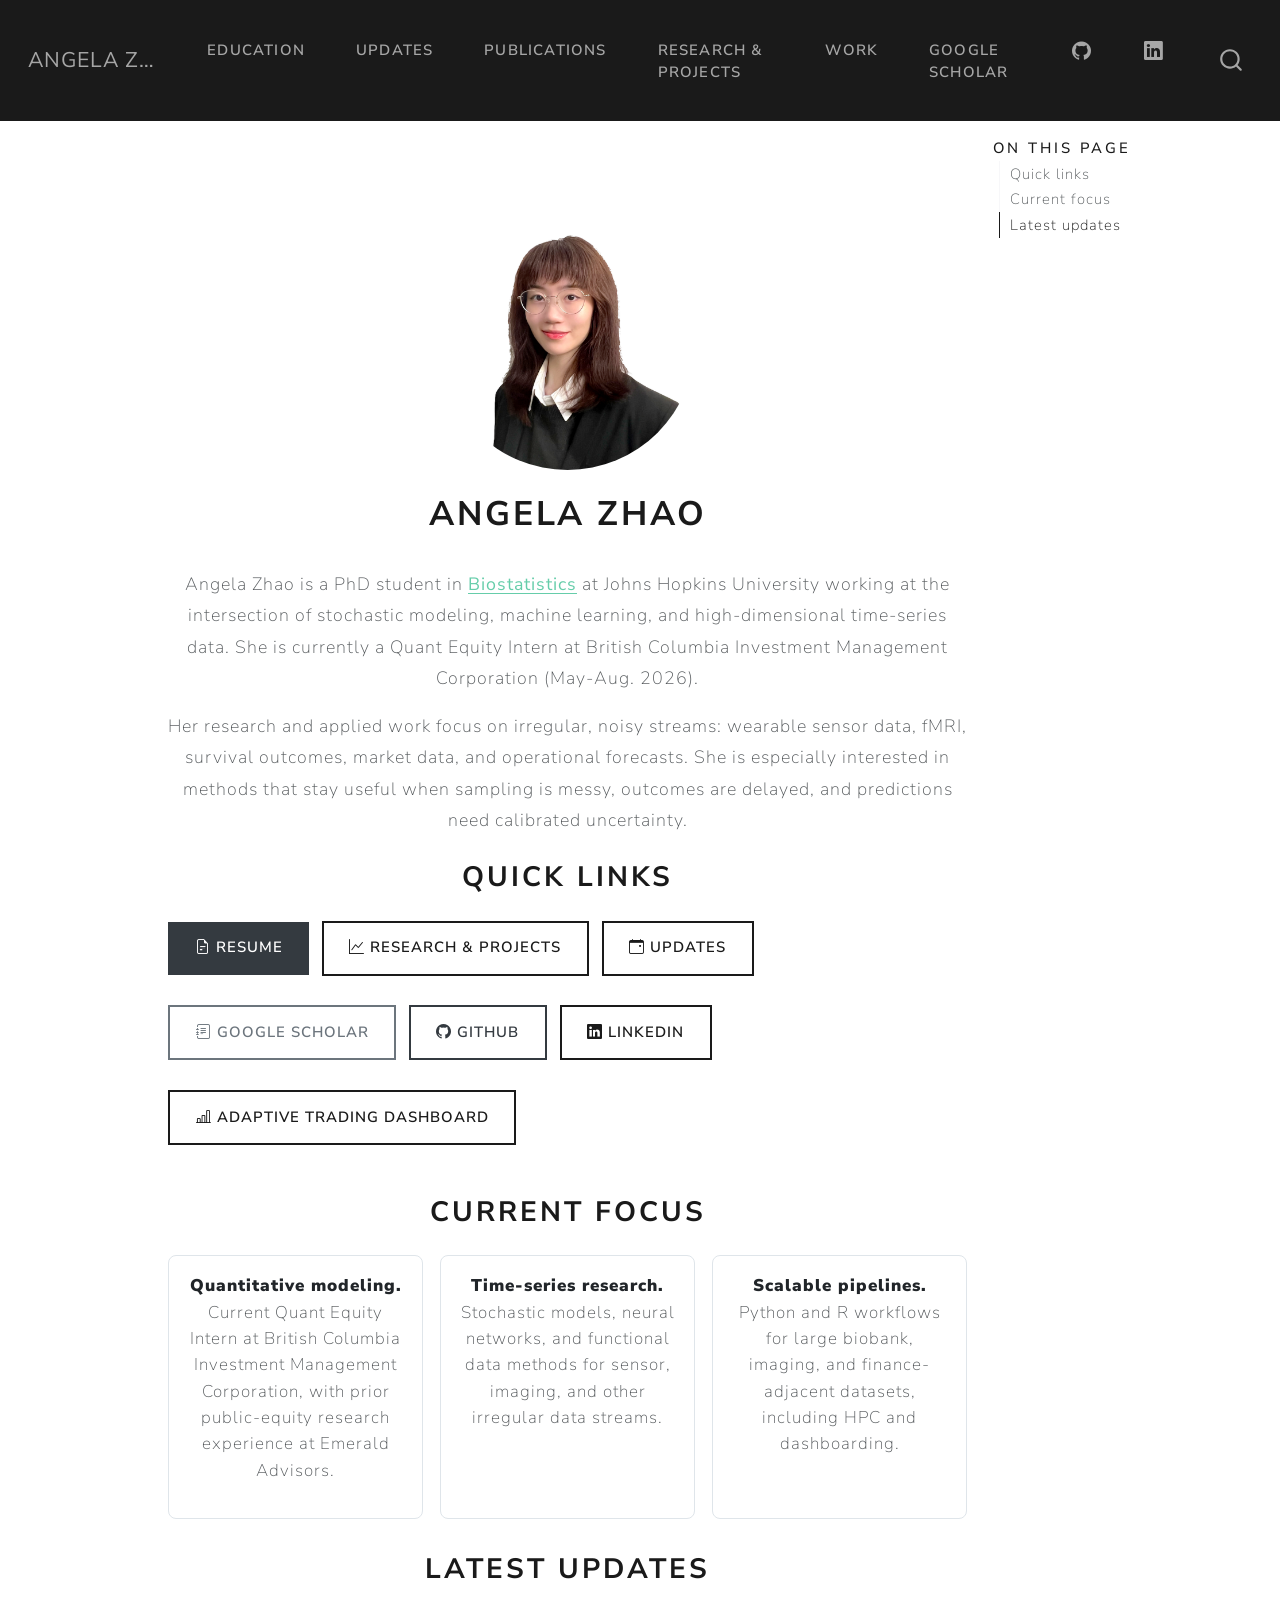
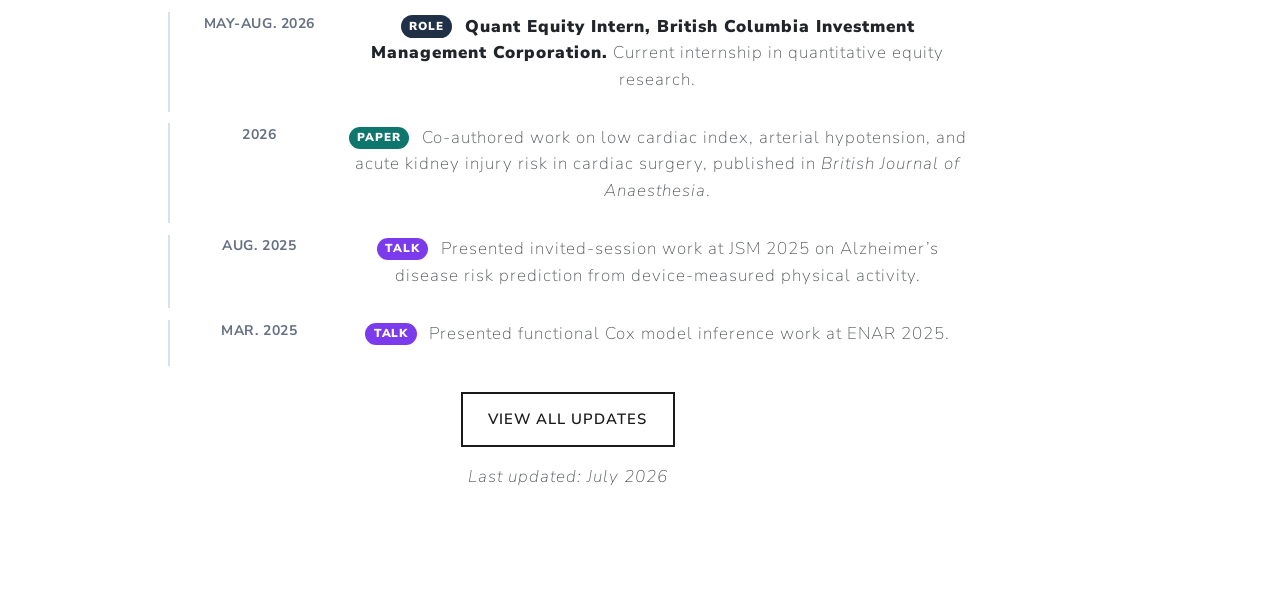
==== docs/index.html @ 95eb8289 "Update rendered personal site" ====
<!DOCTYPE html>
<html xmlns="http://www.w3.org/1999/xhtml" lang="en" xml:lang="en"><head>

<meta charset="utf-8">
<meta name="generator" content="quarto-1.7.31">

<meta name="viewport" content="width=device-width, initial-scale=1.0, user-scalable=yes">


<title>Angela Zhao</title>
<style>
code{white-space: pre-wrap;}
span.smallcaps{font-variant: small-caps;}
div.columns{display: flex; gap: min(4vw, 1.5em);}
div.column{flex: auto; overflow-x: auto;}
div.hanging-indent{margin-left: 1.5em; text-indent: -1.5em;}
ul.task-list{list-style: none;}
ul.task-list li input[type="checkbox"] {
  width: 0.8em;
  margin: 0 0.8em 0.2em -1em; /* quarto-specific, see https://github.com/quarto-dev/quarto-cli/issues/4556 */ 
  vertical-align: middle;
}
</style>


<script src="site_libs/quarto-nav/quarto-nav.js"></script>
<script src="site_libs/quarto-nav/headroom.min.js"></script>
<script src="site_libs/clipboard/clipboard.min.js"></script>
<script src="site_libs/quarto-search/autocomplete.umd.js"></script>
<script src="site_libs/quarto-search/fuse.min.js"></script>
<script src="site_libs/quarto-search/quarto-search.js"></script>
<meta name="quarto:offset" content="./">
<script src="site_libs/quarto-html/quarto.js" type="module"></script>
<script src="site_libs/quarto-html/tabsets/tabsets.js" type="module"></script>
<script src="site_libs/quarto-html/popper.min.js"></script>
<script src="site_libs/quarto-html/tippy.umd.min.js"></script>
<link href="site_libs/quarto-html/tippy.css" rel="stylesheet">
<link href="site_libs/quarto-html/quarto-syntax-highlighting-e1a5c8363afafaef2c763b6775fbf3ca.css" rel="stylesheet" id="quarto-text-highlighting-styles">
<script src="site_libs/bootstrap/bootstrap.min.js"></script>
<link href="site_libs/bootstrap/bootstrap-icons.css" rel="stylesheet">
<link href="site_libs/bootstrap/bootstrap-140504734875f0fa9994fa1a60eab5da.min.css" rel="stylesheet" append-hash="true" id="quarto-bootstrap" data-mode="light">
<script id="quarto-search-options" type="application/json">{
  "location": "navbar",
  "copy-button": false,
  "collapse-after": 3,
  "panel-placement": "end",
  "type": "overlay",
  "limit": 50,
  "keyboard-shortcut": [
    "f",
    "/",
    "s"
  ],
  "show-item-context": false,
  "language": {
    "search-no-results-text": "No results",
    "search-matching-documents-text": "matching documents",
    "search-copy-link-title": "Copy link to search",
    "search-hide-matches-text": "Hide additional matches",
    "search-more-match-text": "more match in this document",
    "search-more-matches-text": "more matches in this document",
    "search-clear-button-title": "Clear",
    "search-text-placeholder": "",
    "search-detached-cancel-button-title": "Cancel",
    "search-submit-button-title": "Submit",
    "search-label": "Search"
  }
}</script>


<link rel="stylesheet" href="styles.css">
</head>

<body class="nav-fixed quarto-light">

<div id="quarto-search-results"></div>
  <header id="quarto-header" class="headroom fixed-top">
    <nav class="navbar navbar-expand-xl " data-bs-theme="dark">
      <div class="navbar-container container-fluid">
      <div class="navbar-brand-container mx-auto">
    <a class="navbar-brand" href="./index.html">
    <span class="navbar-title">Angela Zhao</span>
    </a>
  </div>
            <div id="quarto-search" class="" title="Search"></div>
          <button class="navbar-toggler" type="button" data-bs-toggle="collapse" data-bs-target="#navbarCollapse" aria-controls="navbarCollapse" role="menu" aria-expanded="false" aria-label="Toggle navigation" onclick="if (window.quartoToggleHeadroom) { window.quartoToggleHeadroom(); }">
  <span class="navbar-toggler-icon"></span>
</button>
          <div class="collapse navbar-collapse" id="navbarCollapse">
            <ul class="navbar-nav navbar-nav-scroll ms-auto">
  <li class="nav-item">
    <a class="nav-link" href="./education.html"> 
<span class="menu-text">Education</span></a>
  </li>  
  <li class="nav-item">
    <a class="nav-link" href="./updates.html"> 
<span class="menu-text">Updates</span></a>
  </li>  
  <li class="nav-item">
    <a class="nav-link" href="./publications.html"> 
<span class="menu-text">Publications</span></a>
  </li>  
  <li class="nav-item">
    <a class="nav-link" href="./projects.html"> 
<span class="menu-text">Research &amp; Projects</span></a>
  </li>  
  <li class="nav-item">
    <a class="nav-link" href="./work.html"> 
<span class="menu-text">Work</span></a>
  </li>  
  <li class="nav-item">
    <a class="nav-link" href="https://scholar.google.com/citations?hl=en&amp;user=Vc9Pn4YAAAAJ"> 
<span class="menu-text">Google Scholar</span></a>
  </li>  
  <li class="nav-item compact">
    <a class="nav-link" href="https://github.com/ang-zhao?tab=repositories"> <i class="bi bi-github" role="img">
</i> 
<span class="menu-text"></span></a>
  </li>  
  <li class="nav-item compact">
    <a class="nav-link" href="https://www.linkedin.com/in/angela0zhao/"> <i class="bi bi-linkedin" role="img">
</i> 
<span class="menu-text"></span></a>
  </li>  
</ul>
          </div> <!-- /navcollapse -->
            <div class="quarto-navbar-tools">
</div>
      </div> <!-- /container-fluid -->
    </nav>
</header>
<!-- content -->
<div id="quarto-content" class="quarto-container page-columns page-rows-contents page-layout-article page-navbar">
<!-- sidebar -->
<!-- margin-sidebar -->
    <div id="quarto-margin-sidebar" class="sidebar margin-sidebar">
        <nav id="TOC" role="doc-toc" class="toc-active">
    <h2 id="toc-title">On this page</h2>
  <ul>
  <li><a href="#quick-links" id="toc-quick-links" class="nav-link active" data-scroll-target="#quick-links">Quick links</a></li>
  <li><a href="#current-focus" id="toc-current-focus" class="nav-link" data-scroll-target="#current-focus">Current focus</a></li>
  <li><a href="#latest-updates" id="toc-latest-updates" class="nav-link" data-scroll-target="#latest-updates">Latest updates</a></li>
  </ul>
</nav>
    </div>
<!-- main -->
<div class="quarto-about-jolla">
  <img src="profile_final.png" class="about-image
  round " style="height: 15em; width: 15em;">
 <header id="title-block-header" class="quarto-title-block default">
<div class="quarto-title">
<h1 class="title">Angela Zhao</h1>
</div>
<div class="quarto-title-meta">
  </div>
</header><main class="content" id="quarto-document-content">

<div class="landing-copy">
<p>Angela Zhao is a PhD student in <a href="https://publichealth.jhu.edu/departments/biostatistics">Biostatistics</a> at Johns Hopkins University working at the intersection of stochastic modeling, machine learning, and high-dimensional time-series data. She is currently a Quant Equity Intern at British Columbia Investment Management Corporation (May-Aug.&nbsp;2026).</p>
<p>Her research and applied work focus on irregular, noisy streams: wearable sensor data, fMRI, survival outcomes, market data, and operational forecasts. She is especially interested in methods that stay useful when sampling is messy, outcomes are delayed, and predictions need calibrated uncertainty.</p>
</div>
<section id="quick-links" class="level2 mt-4">
<h2 class="mt-4" data-anchor-id="quick-links">Quick links</h2>
<div class="quick-link-row">
<p><a href="Angela_Zhao_Resume.pdf" class="btn btn-dark"><i class="bi bi-file-earmark-text"></i> Resume</a></p>
<p><a href="./projects.html" class="btn btn-outline-primary"><i class="bi bi-graph-up"></i> Research &amp; Projects</a></p>
<p><a href="./updates.html" class="btn btn-outline-primary"><i class="bi bi-calendar-event"></i> Updates</a></p>
<p><a href="https://scholar.google.com/citations?hl=en&amp;user=Vc9Pn4YAAAAJ" class="btn btn-outline-secondary"><i class="bi bi-journal-text"></i>&nbsp;Google Scholar</a></p>
<p><a href="https://github.com/ang-zhao?tab=repositories" class="btn btn-outline-dark"><i class="bi bi-github"></i>&nbsp;GitHub</a></p>
<p><a href="https://www.linkedin.com/in/angela0zhao/" class="btn btn-outline-primary"><i class="bi bi-linkedin"></i>&nbsp;LinkedIn</a></p>
<p><a href="https://adaptive-trading.streamlit.app/" class="btn btn-outline-primary"><i class="bi bi-bar-chart-line"></i>&nbsp;Adaptive Trading Dashboard</a></p>
</div>
</section>
<section id="current-focus" class="level2 section-tight">
<h2 class="section-tight" data-anchor-id="current-focus">Current focus</h2>
<div class="focus-grid">
<div class="focus-card">
<p><strong>Quantitative modeling.</strong> Current Quant Equity Intern at British Columbia Investment Management Corporation, with prior public-equity research experience at Emerald Advisors.</p>
</div>
<div class="focus-card">
<p><strong>Time-series research.</strong> Stochastic models, neural networks, and functional data methods for sensor, imaging, and other irregular data streams.</p>
</div>
<div class="focus-card">
<p><strong>Scalable pipelines.</strong> Python and R workflows for large biobank, imaging, and finance-adjacent datasets, including HPC and dashboarding.</p>
</div>
</div>
</section>
<section id="latest-updates" class="level2 section-tight">
<h2 class="section-tight" data-anchor-id="latest-updates">Latest updates</h2>
<div class="timeline timeline-compact">
<div class="timeline-item">
<div class="timeline-date">
<p>May-Aug.&nbsp;2026</p>
</div>
<div class="timeline-body">
<p><span class="update-badge role">Role</span> <strong>Quant Equity Intern, British Columbia Investment Management Corporation.</strong> Current internship in quantitative equity research.</p>
</div>
</div>
<div class="timeline-item">
<div class="timeline-date">
<p>2026</p>
</div>
<div class="timeline-body">
<p><span class="update-badge paper">Paper</span> Co-authored work on low cardiac index, arterial hypotension, and acute kidney injury risk in cardiac surgery, published in <em>British Journal of Anaesthesia</em>.</p>
</div>
</div>
<div class="timeline-item">
<div class="timeline-date">
<p>Aug.&nbsp;2025</p>
</div>
<div class="timeline-body">
<p><span class="update-badge talk">Talk</span> Presented invited-session work at JSM 2025 on Alzheimer’s disease risk prediction from device-measured physical activity.</p>
</div>
</div>
<div class="timeline-item">
<div class="timeline-date">
<p>Mar.&nbsp;2025</p>
</div>
<div class="timeline-body">
<p><span class="update-badge talk">Talk</span> Presented functional Cox model inference work at ENAR 2025.</p>
</div>
</div>
</div>
<p><a href="./updates.html" class="btn btn-outline-primary">View all updates</a></p>
<p><em>Last updated: July 2026</em></p>


</section>
</main>  
</div>
 <!-- /main -->
<script id="quarto-html-after-body" type="application/javascript">
  window.document.addEventListener("DOMContentLoaded", function (event) {
    const isCodeAnnotation = (el) => {
      for (const clz of el.classList) {
        if (clz.startsWith('code-annotation-')) {                     
          return true;
        }
      }
      return false;
    }
    const onCopySuccess = function(e) {
      // button target
      const button = e.trigger;
      // don't keep focus
      button.blur();
      // flash "checked"
      button.classList.add('code-copy-button-checked');
      var currentTitle = button.getAttribute("title");
      button.setAttribute("title", "Copied!");
      let tooltip;
      if (window.bootstrap) {
        button.setAttribute("data-bs-toggle", "tooltip");
        button.setAttribute("data-bs-placement", "left");
        button.setAttribute("data-bs-title", "Copied!");
        tooltip = new bootstrap.Tooltip(button, 
          { trigger: "manual", 
            customClass: "code-copy-button-tooltip",
            offset: [0, -8]});
        tooltip.show();    
      }
      setTimeout(function() {
        if (tooltip) {
          tooltip.hide();
          button.removeAttribute("data-bs-title");
          button.removeAttribute("data-bs-toggle");
          button.removeAttribute("data-bs-placement");
        }
        button.setAttribute("title", currentTitle);
        button.classList.remove('code-copy-button-checked');
      }, 1000);
      // clear code selection
      e.clearSelection();
    }
    const getTextToCopy = function(trigger) {
        const codeEl = trigger.previousElementSibling.cloneNode(true);
        for (const childEl of codeEl.children) {
          if (isCodeAnnotation(childEl)) {
            childEl.remove();
          }
        }
        return codeEl.innerText;
    }
    const clipboard = new window.ClipboardJS('.code-copy-button:not([data-in-quarto-modal])', {
      text: getTextToCopy
    });
    clipboard.on('success', onCopySuccess);
    if (window.document.getElementById('quarto-embedded-source-code-modal')) {
      const clipboardModal = new window.ClipboardJS('.code-copy-button[data-in-quarto-modal]', {
        text: getTextToCopy,
        container: window.document.getElementById('quarto-embedded-source-code-modal')
      });
      clipboardModal.on('success', onCopySuccess);
    }
      var localhostRegex = new RegExp(/^(?:http|https):\/\/localhost\:?[0-9]*\//);
      var mailtoRegex = new RegExp(/^mailto:/);
        var filterRegex = new RegExp("https:\/\/ang-zhao\.github\.io\/home\/");
      var isInternal = (href) => {
          return filterRegex.test(href) || localhostRegex.test(href) || mailtoRegex.test(href);
      }
      // Inspect non-navigation links and adorn them if external
     var links = window.document.querySelectorAll('a[href]:not(.nav-link):not(.navbar-brand):not(.toc-action):not(.sidebar-link):not(.sidebar-item-toggle):not(.pagination-link):not(.no-external):not([aria-hidden]):not(.dropdown-item):not(.quarto-navigation-tool):not(.about-link)');
      for (var i=0; i<links.length; i++) {
        const link = links[i];
        if (!isInternal(link.href)) {
          // undo the damage that might have been done by quarto-nav.js in the case of
          // links that we want to consider external
          if (link.dataset.originalHref !== undefined) {
            link.href = link.dataset.originalHref;
          }
        }
      }
    function tippyHover(el, contentFn, onTriggerFn, onUntriggerFn) {
      const config = {
        allowHTML: true,
        maxWidth: 500,
        delay: 100,
        arrow: false,
        appendTo: function(el) {
            return el.parentElement;
        },
        interactive: true,
        interactiveBorder: 10,
        theme: 'quarto',
        placement: 'bottom-start',
      };
      if (contentFn) {
        config.content = contentFn;
      }
      if (onTriggerFn) {
        config.onTrigger = onTriggerFn;
      }
      if (onUntriggerFn) {
        config.onUntrigger = onUntriggerFn;
      }
      window.tippy(el, config); 
    }
    const noterefs = window.document.querySelectorAll('a[role="doc-noteref"]');
    for (var i=0; i<noterefs.length; i++) {
      const ref = noterefs[i];
      tippyHover(ref, function() {
        // use id or data attribute instead here
        let href = ref.getAttribute('data-footnote-href') || ref.getAttribute('href');
        try { href = new URL(href).hash; } catch {}
        const id = href.replace(/^#\/?/, "");
        const note = window.document.getElementById(id);
        if (note) {
          return note.innerHTML;
        } else {
          return "";
        }
      });
    }
    const xrefs = window.document.querySelectorAll('a.quarto-xref');
    const processXRef = (id, note) => {
      // Strip column container classes
      const stripColumnClz = (el) => {
        el.classList.remove("page-full", "page-columns");
        if (el.children) {
          for (const child of el.children) {
            stripColumnClz(child);
          }
        }
      }
      stripColumnClz(note)
      if (id === null || id.startsWith('sec-')) {
        // Special case sections, only their first couple elements
        const container = document.createElement("div");
        if (note.children && note.children.length > 2) {
          container.appendChild(note.children[0].cloneNode(true));
          for (let i = 1; i < note.children.length; i++) {
            const child = note.children[i];
            if (child.tagName === "P" && child.innerText === "") {
              continue;
            } else {
              container.appendChild(child.cloneNode(true));
              break;
            }
          }
          if (window.Quarto?.typesetMath) {
            window.Quarto.typesetMath(container);
          }
          return container.innerHTML
        } else {
          if (window.Quarto?.typesetMath) {
            window.Quarto.typesetMath(note);
          }
          return note.innerHTML;
        }
      } else {
        // Remove any anchor links if they are present
        const anchorLink = note.querySelector('a.anchorjs-link');
        if (anchorLink) {
          anchorLink.remove();
        }
        if (window.Quarto?.typesetMath) {
          window.Quarto.typesetMath(note);
        }
        if (note.classList.contains("callout")) {
          return note.outerHTML;
        } else {
          return note.innerHTML;
        }
      }
    }
    for (var i=0; i<xrefs.length; i++) {
      const xref = xrefs[i];
      tippyHover(xref, undefined, function(instance) {
        instance.disable();
        let url = xref.getAttribute('href');
        let hash = undefined; 
        if (url.startsWith('#')) {
          hash = url;
        } else {
          try { hash = new URL(url).hash; } catch {}
        }
        if (hash) {
          const id = hash.replace(/^#\/?/, "");
          const note = window.document.getElementById(id);
          if (note !== null) {
            try {
              const html = processXRef(id, note.cloneNode(true));
              instance.setContent(html);
            } finally {
              instance.enable();
              instance.show();
            }
          } else {
            // See if we can fetch this
            fetch(url.split('#')[0])
            .then(res => res.text())
            .then(html => {
              const parser = new DOMParser();
              const htmlDoc = parser.parseFromString(html, "text/html");
              const note = htmlDoc.getElementById(id);
              if (note !== null) {
                const html = processXRef(id, note);
                instance.setContent(html);
              } 
            }).finally(() => {
              instance.enable();
              instance.show();
            });
          }
        } else {
          // See if we can fetch a full url (with no hash to target)
          // This is a special case and we should probably do some content thinning / targeting
          fetch(url)
          .then(res => res.text())
          .then(html => {
            const parser = new DOMParser();
            const htmlDoc = parser.parseFromString(html, "text/html");
            const note = htmlDoc.querySelector('main.content');
            if (note !== null) {
              // This should only happen for chapter cross references
              // (since there is no id in the URL)
              // remove the first header
              if (note.children.length > 0 && note.children[0].tagName === "HEADER") {
                note.children[0].remove();
              }
              const html = processXRef(null, note);
              instance.setContent(html);
            } 
          }).finally(() => {
            instance.enable();
            instance.show();
          });
        }
      }, function(instance) {
      });
    }
        let selectedAnnoteEl;
        const selectorForAnnotation = ( cell, annotation) => {
          let cellAttr = 'data-code-cell="' + cell + '"';
          let lineAttr = 'data-code-annotation="' +  annotation + '"';
          const selector = 'span[' + cellAttr + '][' + lineAttr + ']';
          return selector;
        }
        const selectCodeLines = (annoteEl) => {
          const doc = window.document;
          const targetCell = annoteEl.getAttribute("data-target-cell");
          const targetAnnotation = annoteEl.getAttribute("data-target-annotation");
          const annoteSpan = window.document.querySelector(selectorForAnnotation(targetCell, targetAnnotation));
          const lines = annoteSpan.getAttribute("data-code-lines").split(",");
          const lineIds = lines.map((line) => {
            return targetCell + "-" + line;
          })
          let top = null;
          let height = null;
          let parent = null;
          if (lineIds.length > 0) {
              //compute the position of the single el (top and bottom and make a div)
              const el = window.document.getElementById(lineIds[0]);
              top = el.offsetTop;
              height = el.offsetHeight;
              parent = el.parentElement.parentElement;
            if (lineIds.length > 1) {
              const lastEl = window.document.getElementById(lineIds[lineIds.length - 1]);
              const bottom = lastEl.offsetTop + lastEl.offsetHeight;
              height = bottom - top;
            }
            if (top !== null && height !== null && parent !== null) {
              // cook up a div (if necessary) and position it 
              let div = window.document.getElementById("code-annotation-line-highlight");
              if (div === null) {
                div = window.document.createElement("div");
                div.setAttribute("id", "code-annotation-line-highlight");
                div.style.position = 'absolute';
                parent.appendChild(div);
              }
              div.style.top = top - 2 + "px";
              div.style.height = height + 4 + "px";
              div.style.left = 0;
              let gutterDiv = window.document.getElementById("code-annotation-line-highlight-gutter");
              if (gutterDiv === null) {
                gutterDiv = window.document.createElement("div");
                gutterDiv.setAttribute("id", "code-annotation-line-highlight-gutter");
                gutterDiv.style.position = 'absolute';
                const codeCell = window.document.getElementById(targetCell);
                const gutter = codeCell.querySelector('.code-annotation-gutter');
                gutter.appendChild(gutterDiv);
              }
              gutterDiv.style.top = top - 2 + "px";
              gutterDiv.style.height = height + 4 + "px";
            }
            selectedAnnoteEl = annoteEl;
          }
        };
        const unselectCodeLines = () => {
          const elementsIds = ["code-annotation-line-highlight", "code-annotation-line-highlight-gutter"];
          elementsIds.forEach((elId) => {
            const div = window.document.getElementById(elId);
            if (div) {
              div.remove();
            }
          });
          selectedAnnoteEl = undefined;
        };
          // Handle positioning of the toggle
      window.addEventListener(
        "resize",
        throttle(() => {
          elRect = undefined;
          if (selectedAnnoteEl) {
            selectCodeLines(selectedAnnoteEl);
          }
        }, 10)
      );
      function throttle(fn, ms) {
      let throttle = false;
      let timer;
        return (...args) => {
          if(!throttle) { // first call gets through
              fn.apply(this, args);
              throttle = true;
          } else { // all the others get throttled
              if(timer) clearTimeout(timer); // cancel #2
              timer = setTimeout(() => {
                fn.apply(this, args);
                timer = throttle = false;
              }, ms);
          }
        };
      }
        // Attach click handler to the DT
        const annoteDls = window.document.querySelectorAll('dt[data-target-cell]');
        for (const annoteDlNode of annoteDls) {
          annoteDlNode.addEventListener('click', (event) => {
            const clickedEl = event.target;
            if (clickedEl !== selectedAnnoteEl) {
              unselectCodeLines();
              const activeEl = window.document.querySelector('dt[data-target-cell].code-annotation-active');
              if (activeEl) {
                activeEl.classList.remove('code-annotation-active');
              }
              selectCodeLines(clickedEl);
              clickedEl.classList.add('code-annotation-active');
            } else {
              // Unselect the line
              unselectCodeLines();
              clickedEl.classList.remove('code-annotation-active');
            }
          });
        }
    const findCites = (el) => {
      const parentEl = el.parentElement;
      if (parentEl) {
        const cites = parentEl.dataset.cites;
        if (cites) {
          return {
            el,
            cites: cites.split(' ')
          };
        } else {
          return findCites(el.parentElement)
        }
      } else {
        return undefined;
      }
    };
    var bibliorefs = window.document.querySelectorAll('a[role="doc-biblioref"]');
    for (var i=0; i<bibliorefs.length; i++) {
      const ref = bibliorefs[i];
      const citeInfo = findCites(ref);
      if (citeInfo) {
        tippyHover(citeInfo.el, function() {
          var popup = window.document.createElement('div');
          citeInfo.cites.forEach(function(cite) {
            var citeDiv = window.document.createElement('div');
            citeDiv.classList.add('hanging-indent');
            citeDiv.classList.add('csl-entry');
            var biblioDiv = window.document.getElementById('ref-' + cite);
            if (biblioDiv) {
              citeDiv.innerHTML = biblioDiv.innerHTML;
            }
            popup.appendChild(citeDiv);
          });
          return popup.innerHTML;
        });
      }
    }
  });
  </script>
</div> <!-- /content -->




</body></html>
---- docs/site_libs/quarto-html/tippy.css ----
.tippy-box[data-animation=fade][data-state=hidden]{opacity:0}[data-tippy-root]{max-width:calc(100vw - 10px)}.tippy-box{position:relative;background-color:#333;color:#fff;border-radius:4px;font-size:14px;line-height:1.4;white-space:normal;outline:0;transition-property:transform,visibility,opacity}.tippy-box[data-placement^=top]>.tippy-arrow{bottom:0}.tippy-box[data-placement^=top]>.tippy-arrow:before{bottom:-7px;left:0;border-width:8px 8px 0;border-top-color:initial;transform-origin:center top}.tippy-box[data-placement^=bottom]>.tippy-arrow{top:0}.tippy-box[data-placement^=bottom]>.tippy-arrow:before{top:-7px;left:0;border-width:0 8px 8px;border-bottom-color:initial;transform-origin:center bottom}.tippy-box[data-placement^=left]>.tippy-arrow{right:0}.tippy-box[data-placement^=left]>.tippy-arrow:before{border-width:8px 0 8px 8px;border-left-color:initial;right:-7px;transform-origin:center left}.tippy-box[data-placement^=right]>.tippy-arrow{left:0}.tippy-box[data-placement^=right]>.tippy-arrow:before{left:-7px;border-width:8px 8px 8px 0;border-right-color:initial;transform-origin:center right}.tippy-box[data-inertia][data-state=visible]{transition-timing-function:cubic-bezier(.54,1.5,.38,1.11)}.tippy-arrow{width:16px;height:16px;color:#333}.tippy-arrow:before{content:"";position:absolute;border-color:transparent;border-style:solid}.tippy-content{position:relative;padding:5px 9px;z-index:1}
---- docs/site_libs/quarto-html/quarto-syntax-highlighting-e1a5c8363afafaef2c763b6775fbf3ca.css ----
/* quarto syntax highlight colors */
:root {
  --quarto-hl-ot-color: #003B4F;
  --quarto-hl-at-color: #657422;
  --quarto-hl-ss-color: #20794D;
  --quarto-hl-an-color: #5E5E5E;
  --quarto-hl-fu-color: #4758AB;
  --quarto-hl-st-color: #20794D;
  --quarto-hl-cf-color: #003B4F;
  --quarto-hl-op-color: #5E5E5E;
  --quarto-hl-er-color: #AD0000;
  --quarto-hl-bn-color: #AD0000;
  --quarto-hl-al-color: #AD0000;
  --quarto-hl-va-color: #111111;
  --quarto-hl-bu-color: inherit;
  --quarto-hl-ex-color: inherit;
  --quarto-hl-pp-color: #AD0000;
  --quarto-hl-in-color: #5E5E5E;
  --quarto-hl-vs-color: #20794D;
  --quarto-hl-wa-color: #5E5E5E;
  --quarto-hl-do-color: #5E5E5E;
  --quarto-hl-im-color: #00769E;
  --quarto-hl-ch-color: #20794D;
  --quarto-hl-dt-color: #AD0000;
  --quarto-hl-fl-color: #AD0000;
  --quarto-hl-co-color: #5E5E5E;
  --quarto-hl-cv-color: #5E5E5E;
  --quarto-hl-cn-color: #8f5902;
  --quarto-hl-sc-color: #5E5E5E;
  --quarto-hl-dv-color: #AD0000;
  --quarto-hl-kw-color: #003B4F;
}

/* other quarto variables */
:root {
  --quarto-font-monospace: SFMono-Regular, Menlo, Monaco, Consolas, "Liberation Mono", "Courier New", monospace;
}

/* syntax highlight based on Pandoc's rules */
pre > code.sourceCode > span {
  color: #003B4F;
}

code.sourceCode > span {
  color: #003B4F;
}

div.sourceCode,
div.sourceCode pre.sourceCode {
  color: #003B4F;
}

/* Normal */
code span {
  color: #003B4F;
}

/* Alert */
code span.al {
  color: #AD0000;
  font-style: inherit;
}

/* Annotation */
code span.an {
  color: #5E5E5E;
  font-style: inherit;
}

/* Attribute */
code span.at {
  color: #657422;
  font-style: inherit;
}

/* BaseN */
code span.bn {
  color: #AD0000;
  font-style: inherit;
}

/* BuiltIn */
code span.bu {
  font-style: inherit;
}

/* ControlFlow */
code span.cf {
  color: #003B4F;
  font-weight: bold;
  font-style: inherit;
}

/* Char */
code span.ch {
  color: #20794D;
  font-style: inherit;
}

/* Constant */
code span.cn {
  color: #8f5902;
  font-style: inherit;
}

/* Comment */
code span.co {
  color: #5E5E5E;
  font-style: inherit;
}

/* CommentVar */
code span.cv {
  color: #5E5E5E;
  font-style: italic;
}

/* Documentation */
code span.do {
  color: #5E5E5E;
  font-style: italic;
}

/* DataType */
code span.dt {
  color: #AD0000;
  font-style: inherit;
}

/* DecVal */
code span.dv {
  color: #AD0000;
  font-style: inherit;
}

/* Error */
code span.er {
  color: #AD0000;
  font-style: inherit;
}

/* Extension */
code span.ex {
  font-style: inherit;
}

/* Float */
code span.fl {
  color: #AD0000;
  font-style: inherit;
}

/* Function */
code span.fu {
  color: #4758AB;
  font-style: inherit;
}

/* Import */
code span.im {
  color: #00769E;
  font-style: inherit;
}

/* Information */
code span.in {
  color: #5E5E5E;
  font-style: inherit;
}

/* Keyword */
code span.kw {
  color: #003B4F;
  font-weight: bold;
  font-style: inherit;
}

/* Operator */
code span.op {
  color: #5E5E5E;
  font-style: inherit;
}

/* Other */
code span.ot {
  color: #003B4F;
  font-style: inherit;
}

/* Preprocessor */
code span.pp {
  color: #AD0000;
  font-style: inherit;
}

/* SpecialChar */
code span.sc {
  color: #5E5E5E;
  font-style: inherit;
}

/* SpecialString */
code span.ss {
  color: #20794D;
  font-style: inherit;
}

/* String */
code span.st {
  color: #20794D;
  font-style: inherit;
}

/* Variable */
code span.va {
  color: #111111;
  font-style: inherit;
}

/* VerbatimString */
code span.vs {
  color: #20794D;
  font-style: inherit;
}

/* Warning */
code span.wa {
  color: #5E5E5E;
  font-style: italic;
}

.prevent-inlining {
  content: "</";
}

/*# sourceMappingURL=c735b2cac6c846c1abc72f5ce1520814.css.map */
---- docs/styles.css ----
/* css styles */
@import url('https://fonts.googleapis.com/css2?family=Nunito:wght@300;400;700&display=swap');
b, strong { font-weight: 900 !important; color: #212529; }
h1,h2,h3,h4,h5,h6 { font-weight: 700; }

.navbar-title {
  white-space: nowrap;
}

.navbar-nav .nav-link {
  letter-spacing: 0.08em;
}

.landing-copy,
.page-intro {
  font-size: 1.05rem;
  line-height: 1.75;
}

.quick-link-row {
  display: flex;
  flex-wrap: wrap;
  gap: 0.75rem;
  align-items: center;
}

.section-tight {
  margin-top: 2rem;
}

.focus-grid {
  display: grid;
  grid-template-columns: repeat(3, minmax(0, 1fr));
  gap: 1rem;
  margin: 1rem 0 1.5rem;
}

.project-grid {
  display: grid;
  grid-template-columns: repeat(2, minmax(0, 1fr));
  gap: 1rem;
  margin: 1rem 0 1.5rem;
}

.focus-card,
.project-card {
  border: 1px solid #dfe5ea;
  border-radius: 8px;
  background: #fff;
  padding: 1rem;
}

.focus-card {
  line-height: 1.55;
}

.project-card {
  display: flex;
  flex-direction: column;
  gap: 0.7rem;
}

.project-card h3 {
  font-size: 1.08rem;
  margin: 0;
}

.project-card p {
  margin-bottom: 0;
}

.project-card figure {
  margin: 0;
}

.project-card figcaption {
  display: none;
}

.project-card code {
  white-space: normal;
  overflow-wrap: anywhere;
}

.project-figure {
  width: 100%;
  aspect-ratio: 5 / 3;
  object-fit: cover;
  border-radius: 6px;
  border: 1px solid #e4e9ee;
  background: #f5f7fa;
}

.project-link {
  font-weight: 700;
}

.timeline {
  display: grid;
  gap: 0.85rem;
  margin: 1rem 0 1.5rem;
}

.timeline-compact {
  gap: 0.7rem;
}

.timeline-item {
  display: grid;
  grid-template-columns: 8.5rem minmax(0, 1fr);
  gap: 1rem;
  border-left: 2px solid #d9e2ea;
  padding: 0.1rem 0 0.1rem 1rem;
}

.timeline-date {
  color: #667085;
  font-weight: 700;
  letter-spacing: 0.04em;
  text-transform: uppercase;
  font-size: 0.82rem;
}

.timeline-body {
  line-height: 1.55;
}

.update-badge {
  display: inline-block;
  border-radius: 999px;
  color: #fff;
  font-size: 0.68rem;
  font-weight: 900;
  letter-spacing: 0.08em;
  line-height: 1;
  margin-right: 0.45rem;
  padding: 0.32rem 0.5rem;
  text-transform: uppercase;
  vertical-align: 0.12rem;
}

.update-badge.role { background: #203047; }
.update-badge.paper { background: #0f766e; }
.update-badge.talk { background: #7c3aed; }
.update-badge.project { background: #b45309; }
.update-badge.award { background: #be123c; }

@media (max-width: 991px) {
  .focus-grid,
  .project-grid {
    grid-template-columns: 1fr;
  }

  .timeline-item {
    grid-template-columns: 1fr;
    gap: 0.25rem;
  }
}

@media (max-width: 575px) {
  .landing-copy,
  .page-intro {
    font-size: 1rem;
    line-height: 1.65;
  }

  .quick-link-row .btn {
    width: 100%;
  }
}
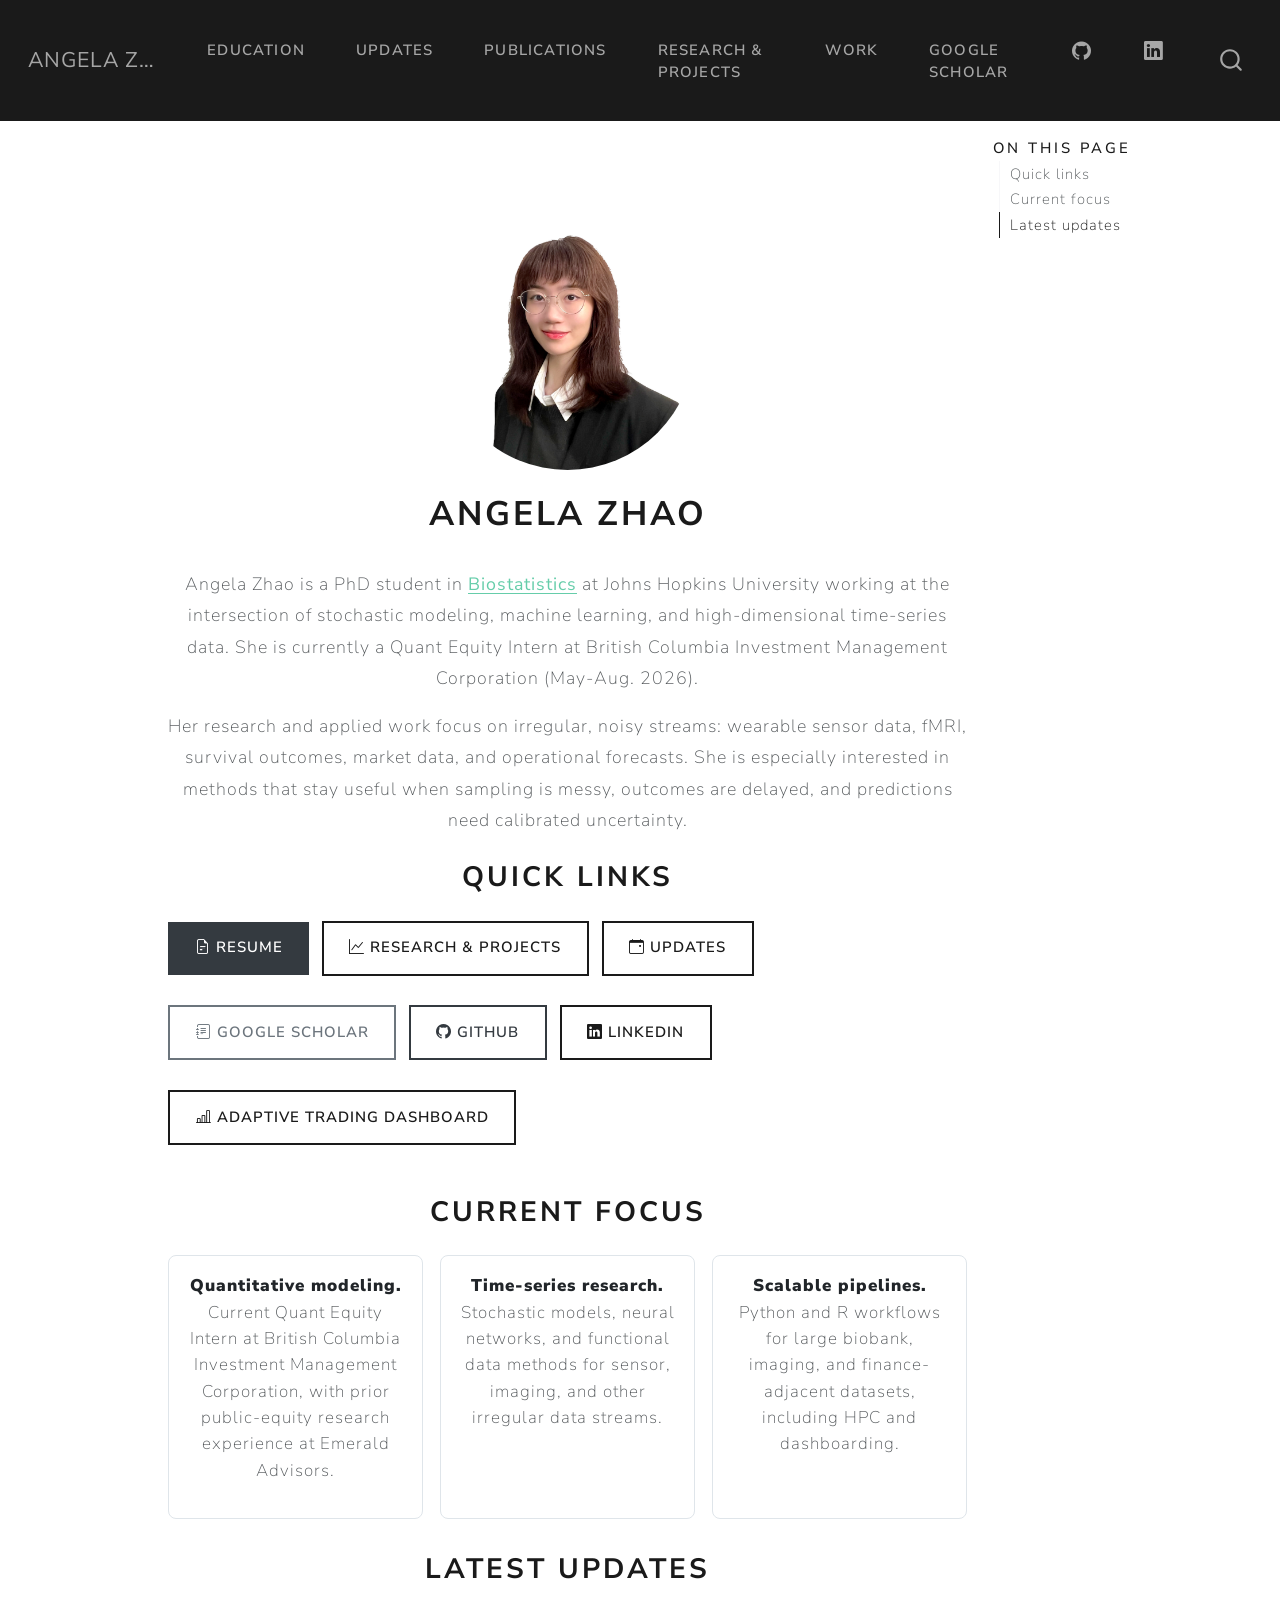
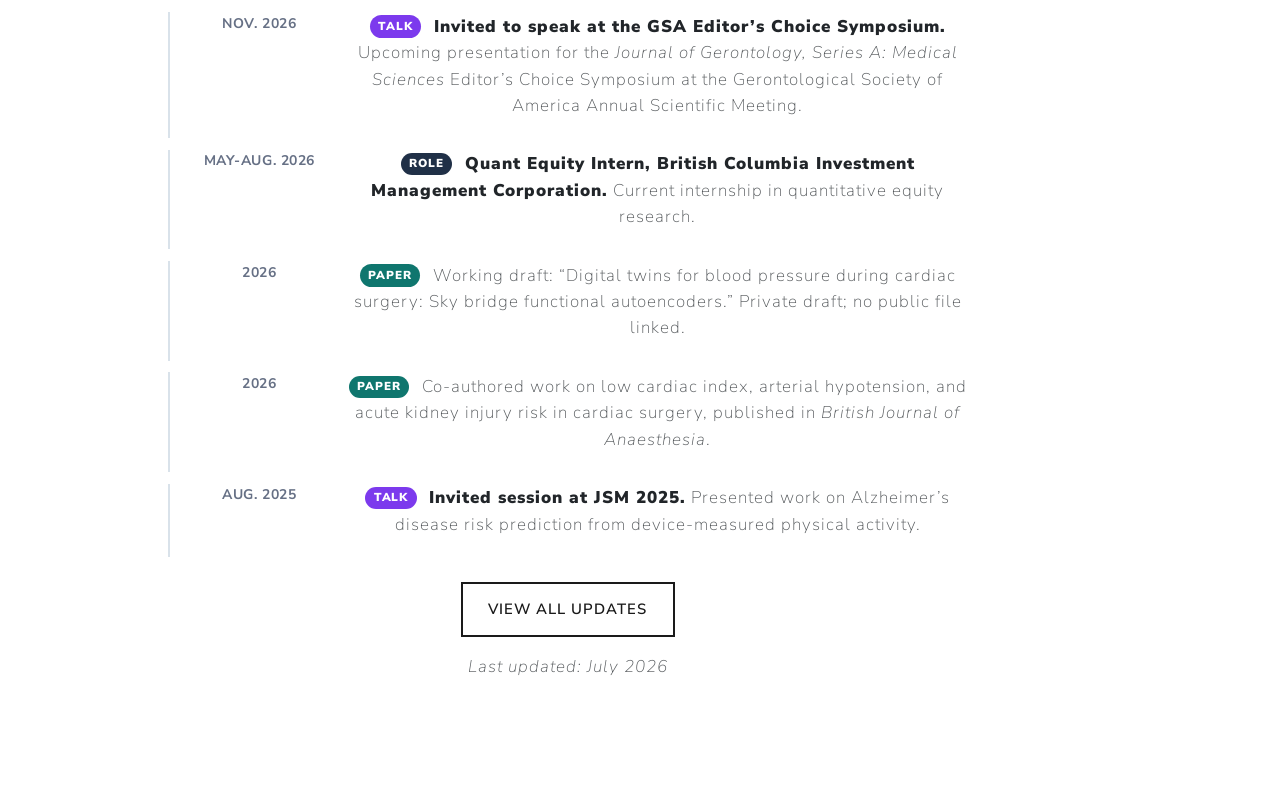
==== commit 43d6c6bb: "Correct updates timeline and private working paper" ====
--- a/docs/index.html
+++ b/docs/index.html
@@ -190,6 +190,14 @@
 <div class="timeline timeline-compact">
 <div class="timeline-item">
 <div class="timeline-date">
+<p>Nov.&nbsp;2026</p>
+</div>
+<div class="timeline-body">
+<p><span class="update-badge talk">Talk</span> <strong>Invited to speak at the GSA Editor’s Choice Symposium.</strong> Upcoming presentation for the <em>Journal of Gerontology, Series A: Medical Sciences</em> Editor’s Choice Symposium at the Gerontological Society of America Annual Scientific Meeting.</p>
+</div>
+</div>
+<div class="timeline-item">
+<div class="timeline-date">
 <p>May-Aug.&nbsp;2026</p>
 </div>
 <div class="timeline-body">
@@ -201,6 +209,14 @@
 <p>2026</p>
 </div>
 <div class="timeline-body">
+<p><span class="update-badge paper">Paper</span> Working draft: “Digital twins for blood pressure during cardiac surgery: Sky bridge functional autoencoders.” Private draft; no public file linked.</p>
+</div>
+</div>
+<div class="timeline-item">
+<div class="timeline-date">
+<p>2026</p>
+</div>
+<div class="timeline-body">
 <p><span class="update-badge paper">Paper</span> Co-authored work on low cardiac index, arterial hypotension, and acute kidney injury risk in cardiac surgery, published in <em>British Journal of Anaesthesia</em>.</p>
 </div>
 </div>
@@ -209,15 +225,7 @@
 <p>Aug.&nbsp;2025</p>
 </div>
 <div class="timeline-body">
-<p><span class="update-badge talk">Talk</span> Presented invited-session work at JSM 2025 on Alzheimer’s disease risk prediction from device-measured physical activity.</p>
-</div>
-</div>
-<div class="timeline-item">
-<div class="timeline-date">
-<p>Mar.&nbsp;2025</p>
-</div>
-<div class="timeline-body">
-<p><span class="update-badge talk">Talk</span> Presented functional Cox model inference work at ENAR 2025.</p>
+<p><span class="update-badge talk">Talk</span> <strong>Invited session at JSM 2025.</strong> Presented work on Alzheimer’s disease risk prediction from device-measured physical activity.</p>
 </div>
 </div>
 </div>
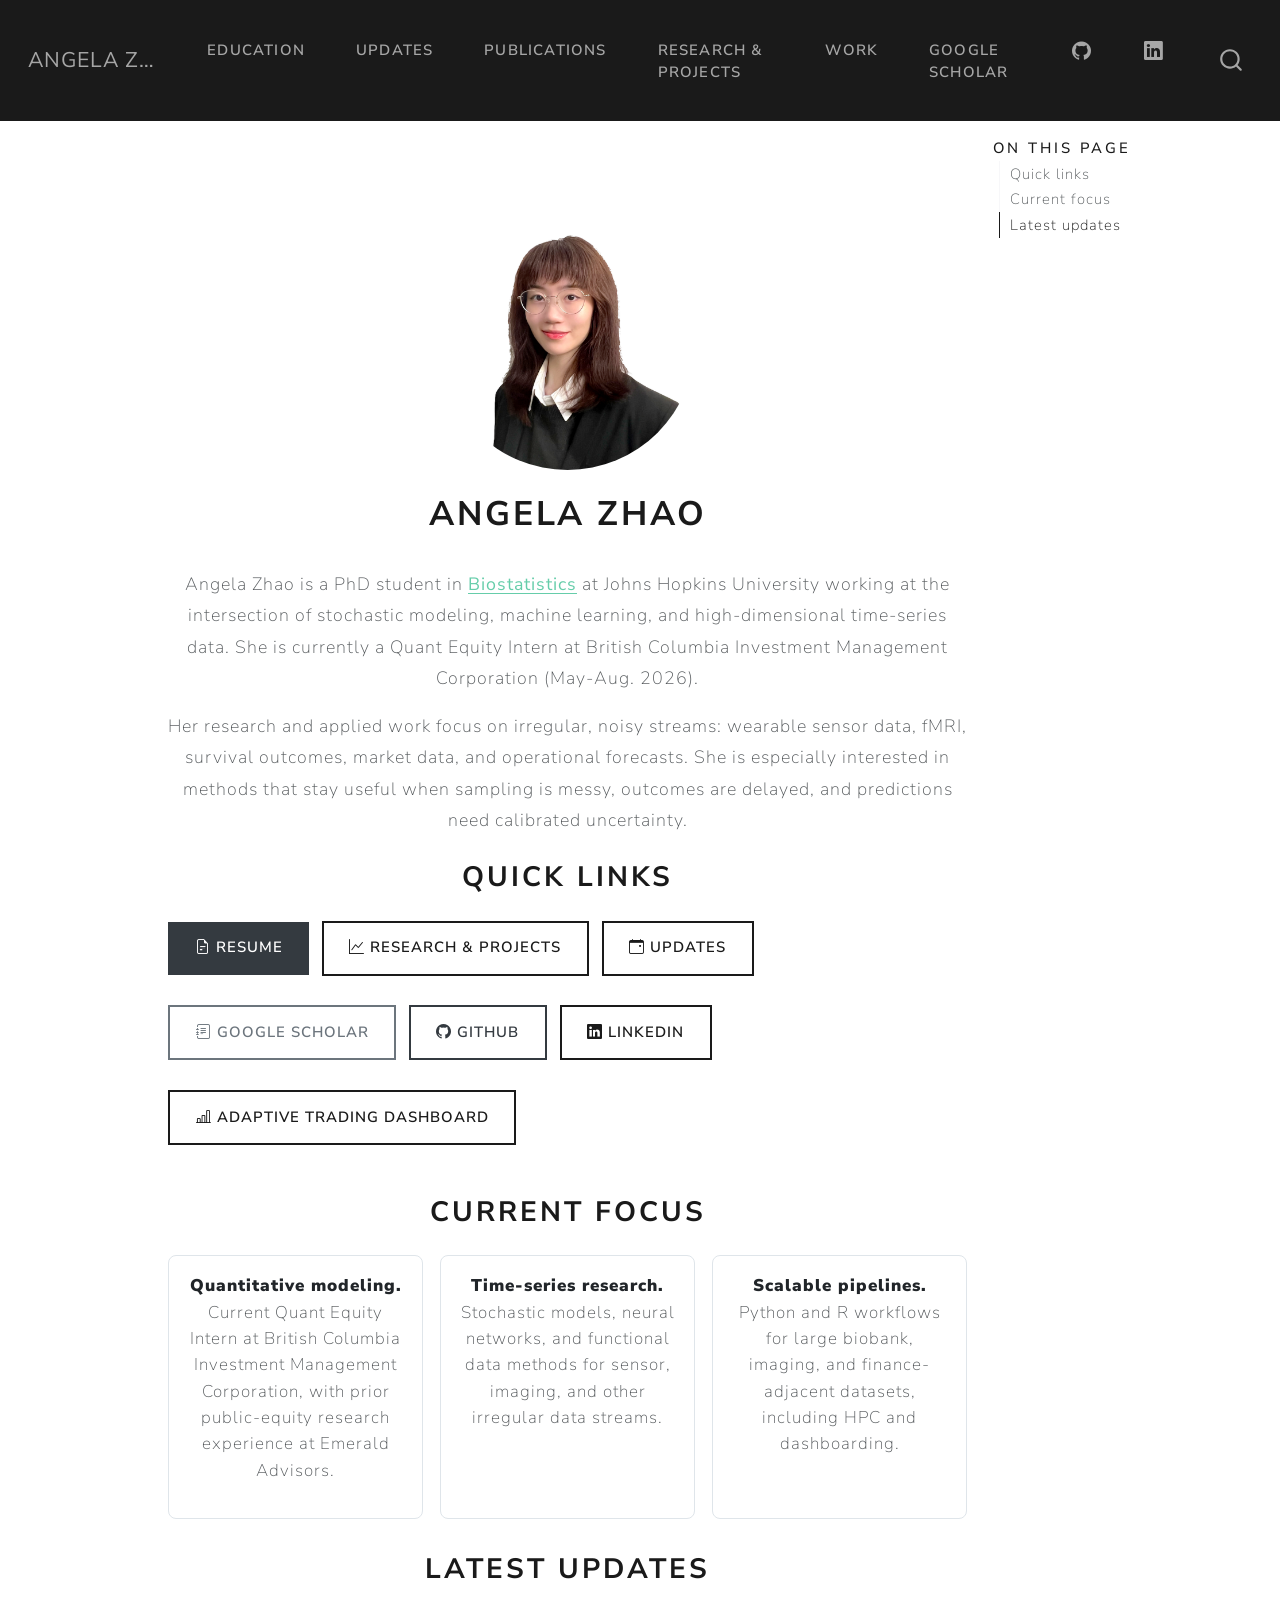
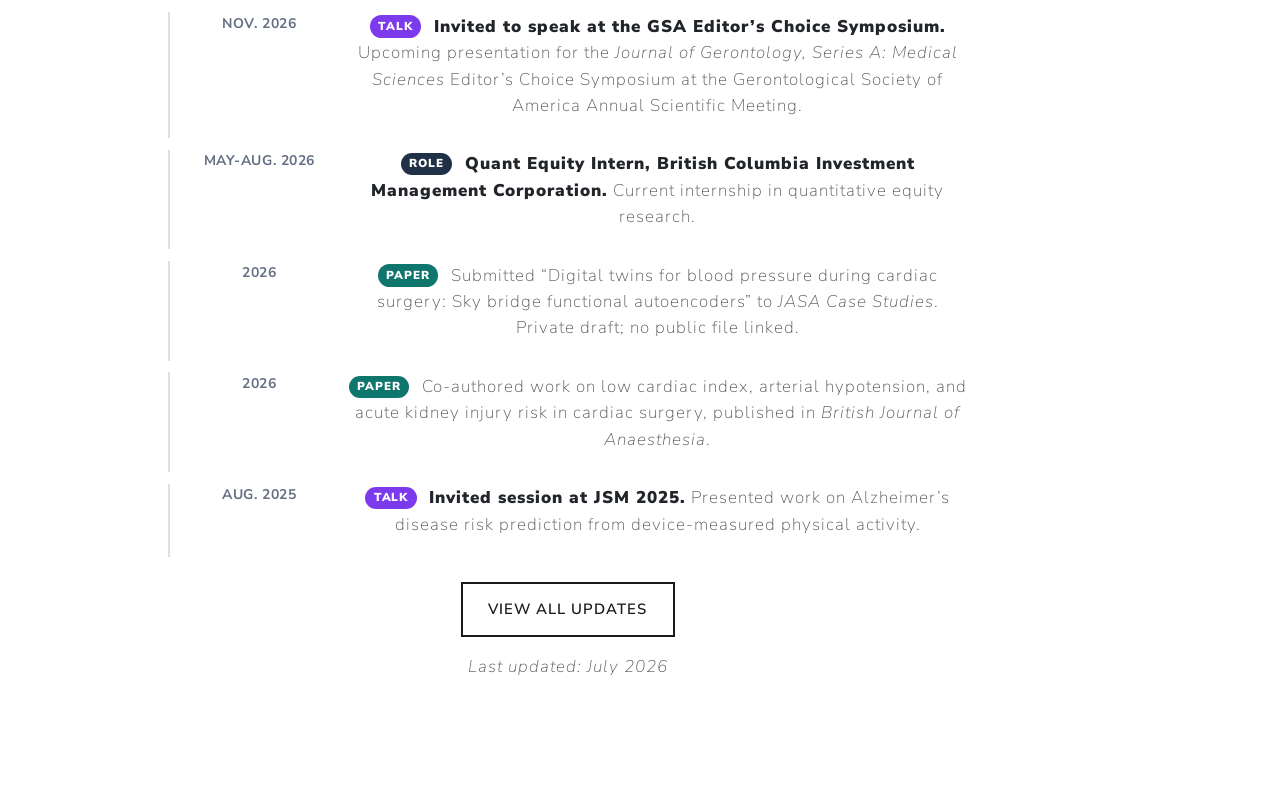
==== commit 30e67d4f: "Update industry and publication details" ====
--- a/docs/index.html
+++ b/docs/index.html
@@ -209,7 +209,7 @@
 <p>2026</p>
 </div>
 <div class="timeline-body">
-<p><span class="update-badge paper">Paper</span> Working draft: “Digital twins for blood pressure during cardiac surgery: Sky bridge functional autoencoders.” Private draft; no public file linked.</p>
+<p><span class="update-badge paper">Paper</span> Submitted “Digital twins for blood pressure during cardiac surgery: Sky bridge functional autoencoders” to <em>JASA Case Studies</em>. Private draft; no public file linked.</p>
 </div>
 </div>
 <div class="timeline-item">
--- a/docs/styles.css
+++ b/docs/styles.css
@@ -144,6 +144,7 @@
 .update-badge.talk { background: #7c3aed; }
 .update-badge.project { background: #b45309; }
 .update-badge.award { background: #be123c; }
+.update-badge.education { background: #475569; }
 
 @media (max-width: 991px) {
   .focus-grid,
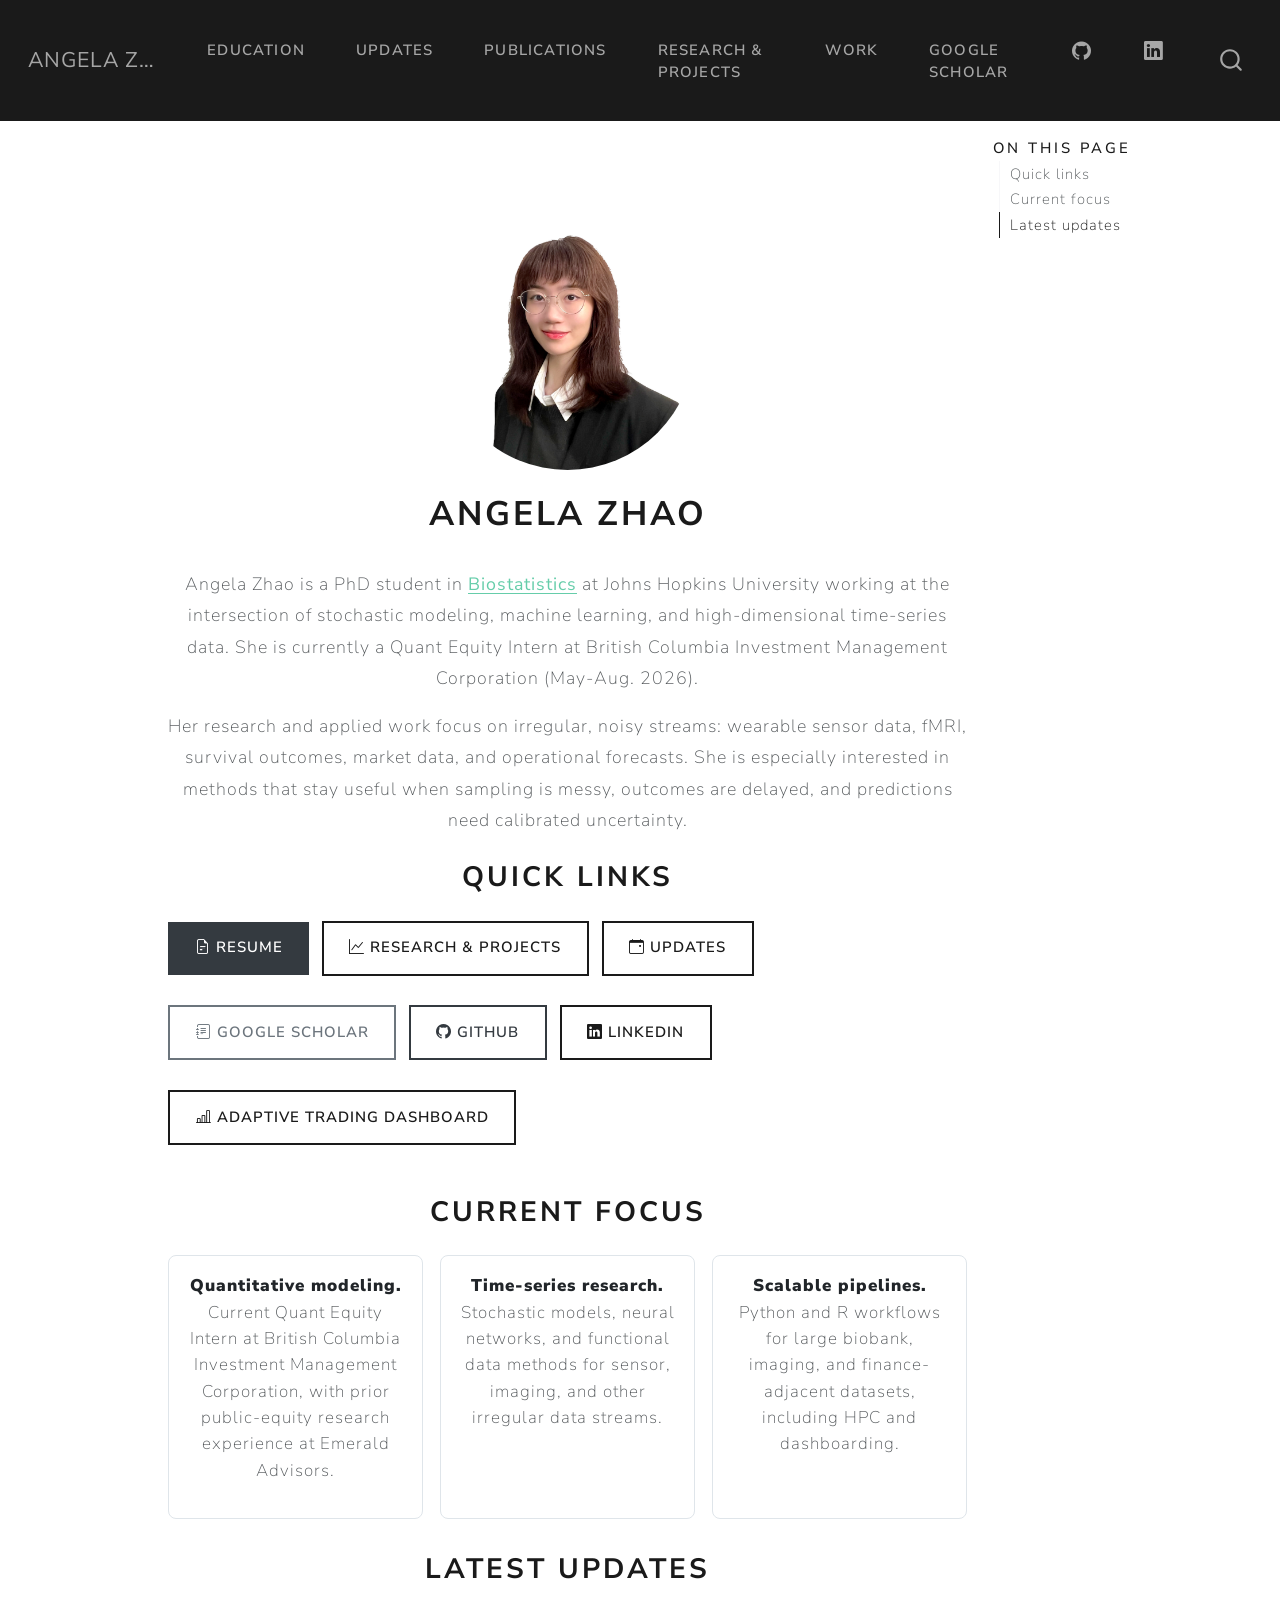
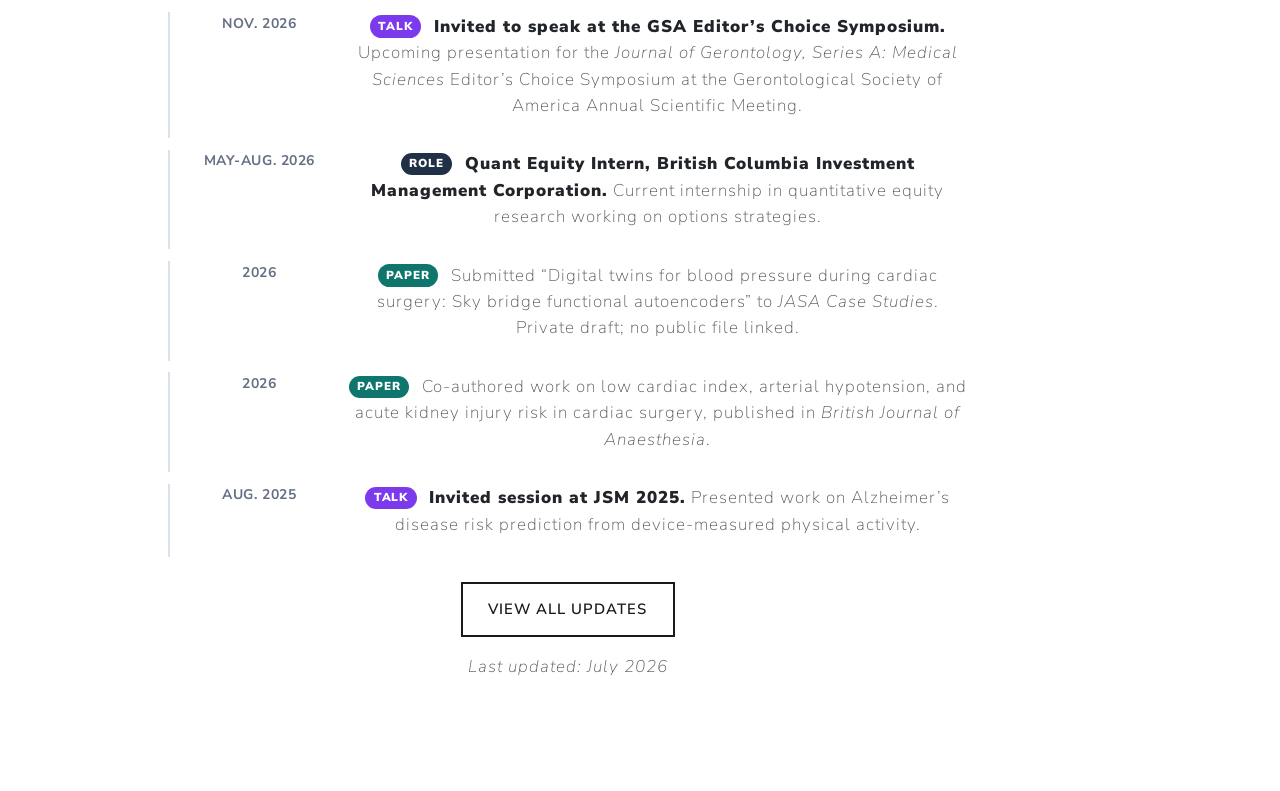
==== commit 081ec0ff: "Update BCI options strategy wording" ====
--- a/docs/index.html
+++ b/docs/index.html
@@ -201,7 +201,7 @@
 <p>May-Aug.&nbsp;2026</p>
 </div>
 <div class="timeline-body">
-<p><span class="update-badge role">Role</span> <strong>Quant Equity Intern, British Columbia Investment Management Corporation.</strong> Current internship in quantitative equity research.</p>
+<p><span class="update-badge role">Role</span> <strong>Quant Equity Intern, British Columbia Investment Management Corporation.</strong> Current internship in quantitative equity research working on options strategies.</p>
 </div>
 </div>
 <div class="timeline-item">
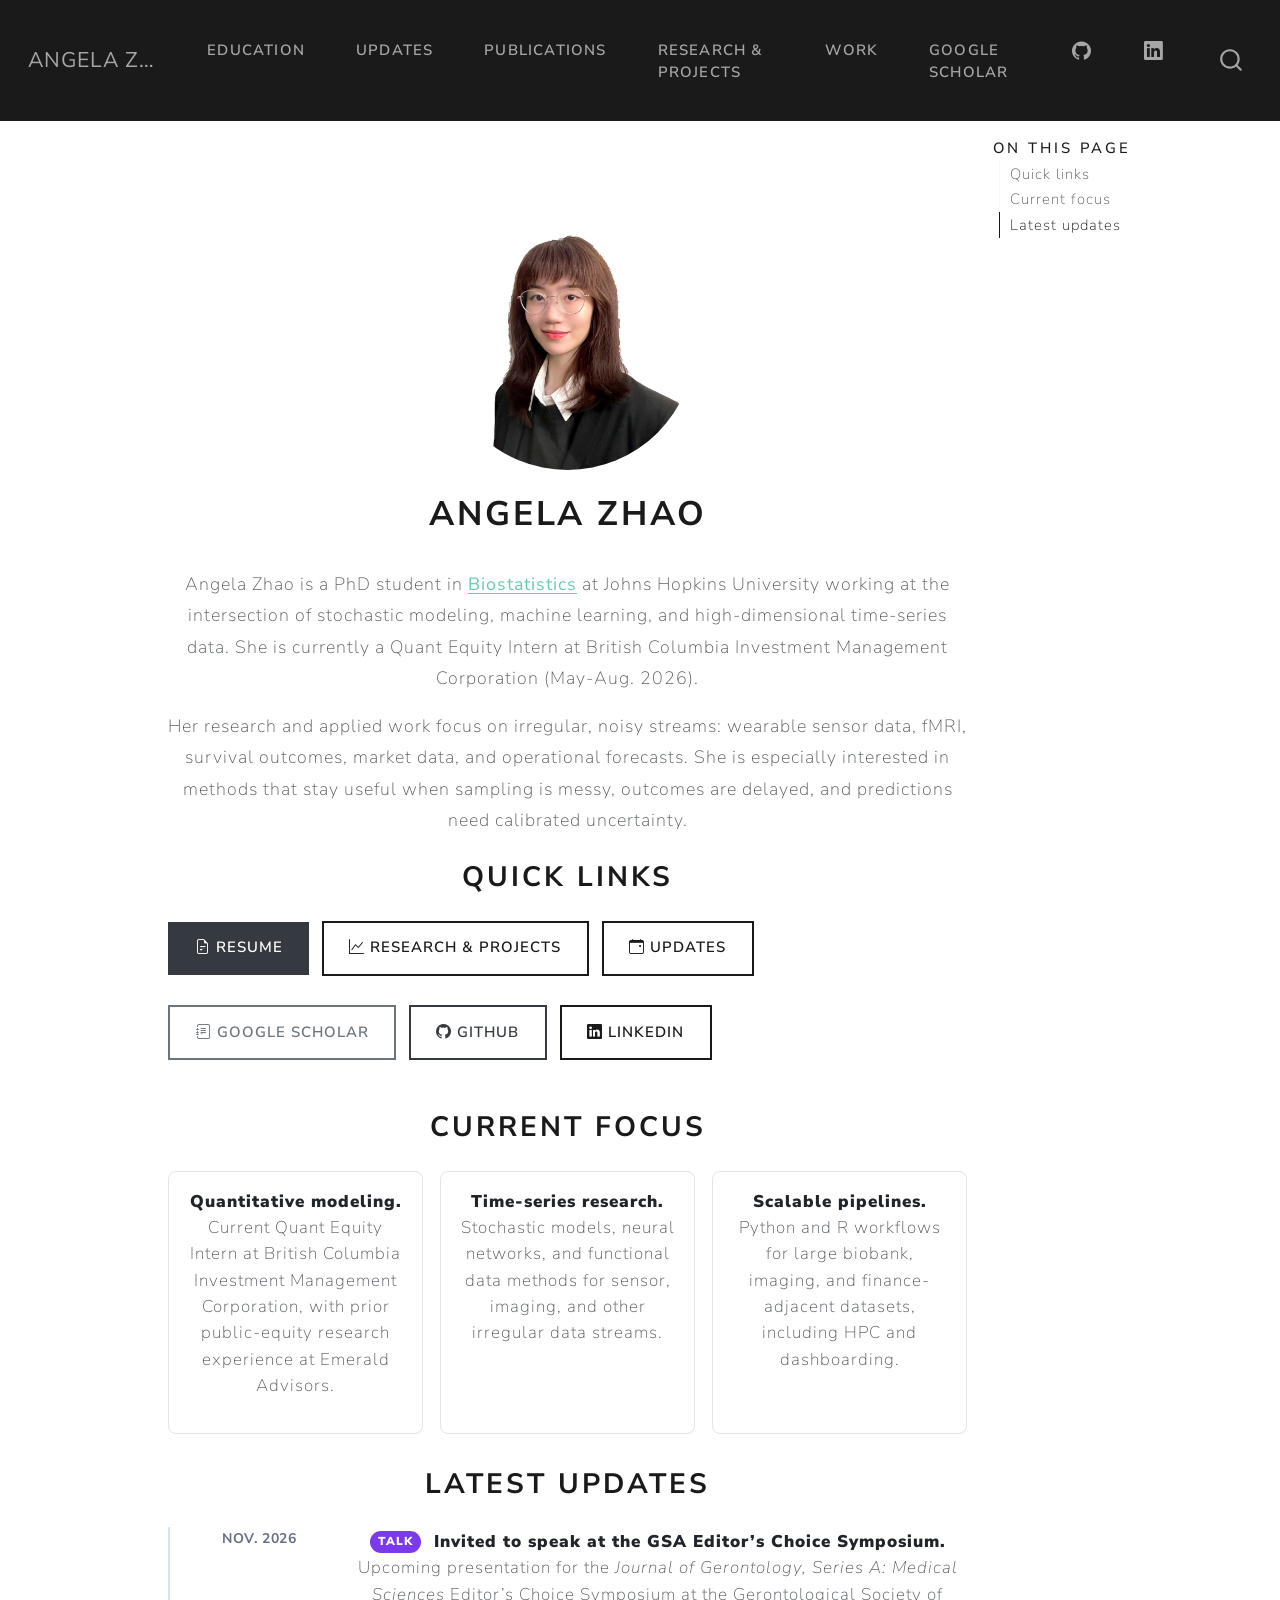
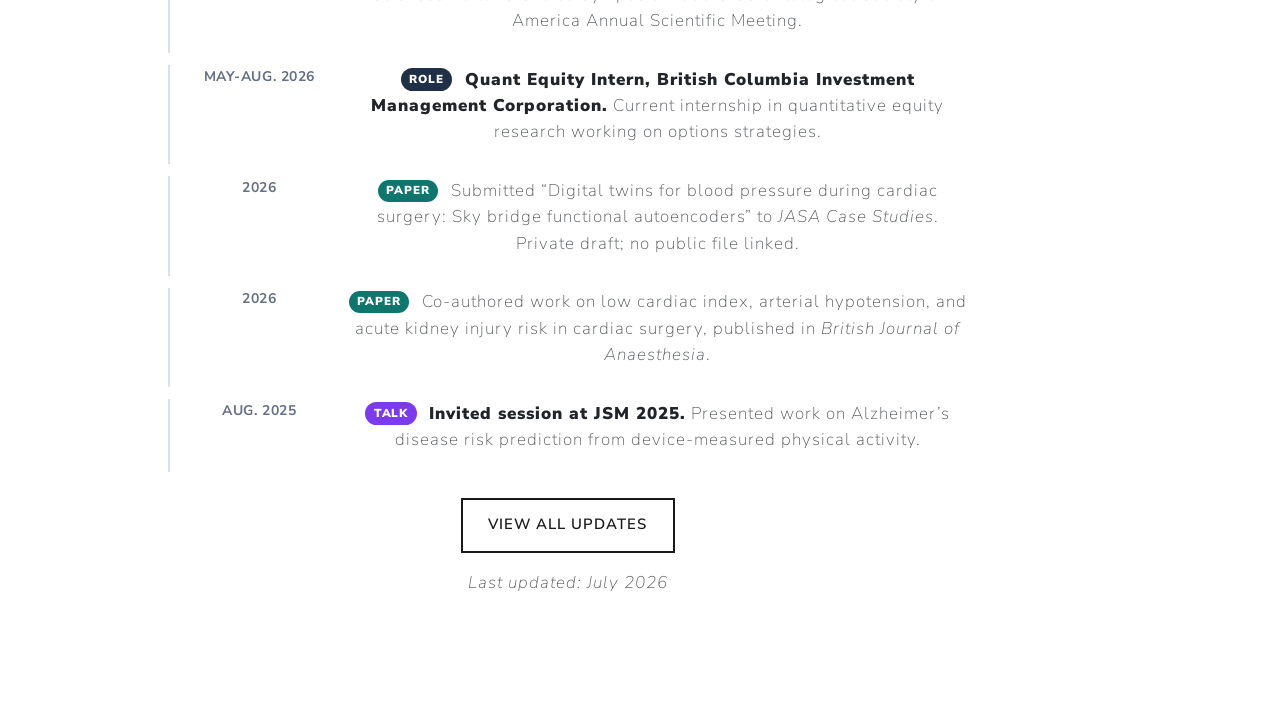
==== commit f860d208: "Hide adaptive trading dashboard links" ====
--- a/docs/index.html
+++ b/docs/index.html
@@ -168,7 +168,7 @@
 <p><a href="https://scholar.google.com/citations?hl=en&amp;user=Vc9Pn4YAAAAJ" class="btn btn-outline-secondary"><i class="bi bi-journal-text"></i>&nbsp;Google Scholar</a></p>
 <p><a href="https://github.com/ang-zhao?tab=repositories" class="btn btn-outline-dark"><i class="bi bi-github"></i>&nbsp;GitHub</a></p>
 <p><a href="https://www.linkedin.com/in/angela0zhao/" class="btn btn-outline-primary"><i class="bi bi-linkedin"></i>&nbsp;LinkedIn</a></p>
-<p><a href="https://adaptive-trading.streamlit.app/" class="btn btn-outline-primary"><i class="bi bi-bar-chart-line"></i>&nbsp;Adaptive Trading Dashboard</a></p>
+<!-- Adaptive Trading Dashboard quick link temporarily hidden while the Streamlit app is unavailable. -->
 </div>
 </section>
 <section id="current-focus" class="level2 section-tight">
--- a/docs/styles.css
+++ b/docs/styles.css
@@ -37,8 +37,8 @@
 
 .project-grid {
   display: grid;
-  grid-template-columns: repeat(2, minmax(0, 1fr));
-  gap: 1rem;
+  grid-template-columns: 1fr;
+  gap: 1.15rem;
   margin: 1rem 0 1.5rem;
 }
 
@@ -57,20 +57,24 @@
 .project-card {
   display: flex;
   flex-direction: column;
-  gap: 0.7rem;
+  gap: 0.75rem;
+  min-width: 0;
 }
 
 .project-card h3 {
   font-size: 1.08rem;
   margin: 0;
+  overflow-wrap: anywhere;
 }
 
 .project-card p {
   margin-bottom: 0;
+  min-width: 0;
+  overflow-wrap: break-word;
 }
 
 .project-card figure {
-  margin: 0;
+  margin: 0.15rem 0;
 }
 
 .project-card figcaption {
@@ -83,12 +87,14 @@
 }
 
 .project-figure {
+  display: block;
   width: 100%;
-  aspect-ratio: 5 / 3;
-  object-fit: cover;
+  max-width: 100%;
+  height: auto;
+  object-fit: contain;
   border-radius: 6px;
   border: 1px solid #e4e9ee;
-  background: #f5f7fa;
+  background: #fff;
 }
 
 .project-link {
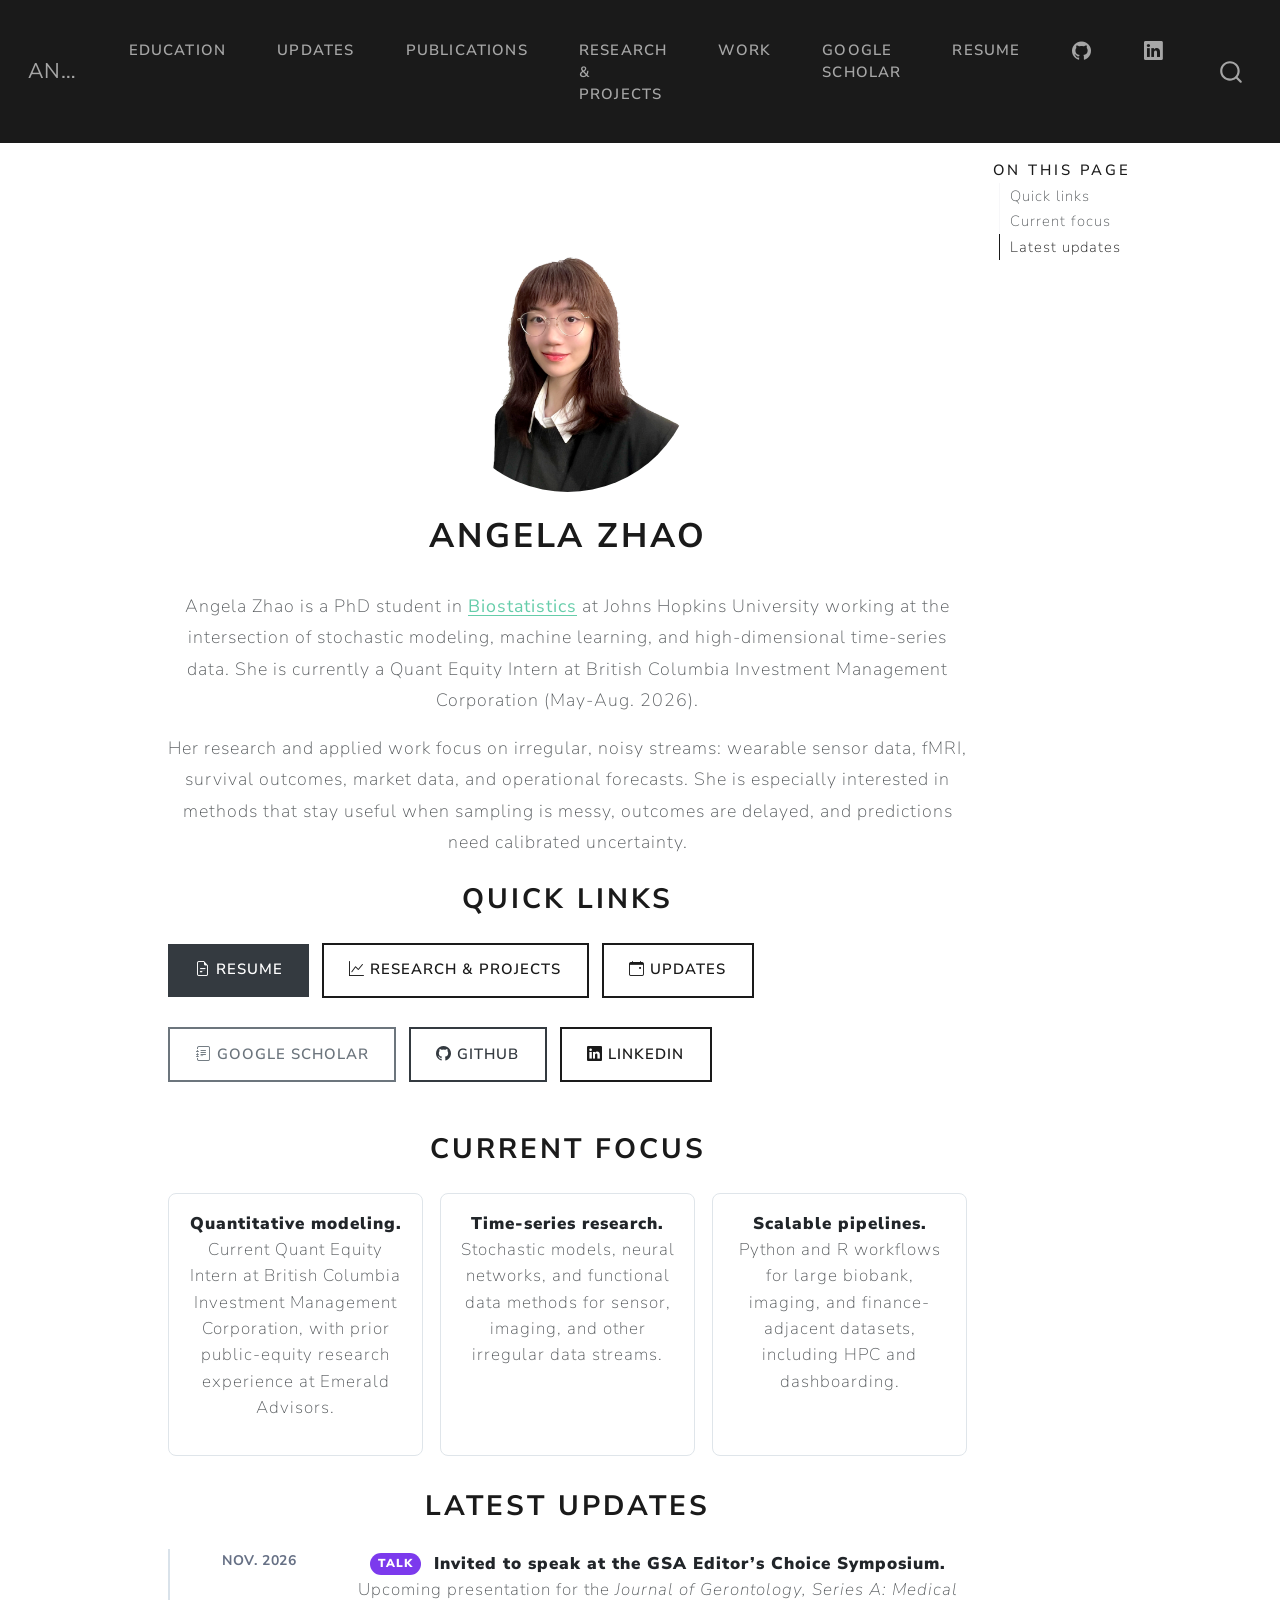
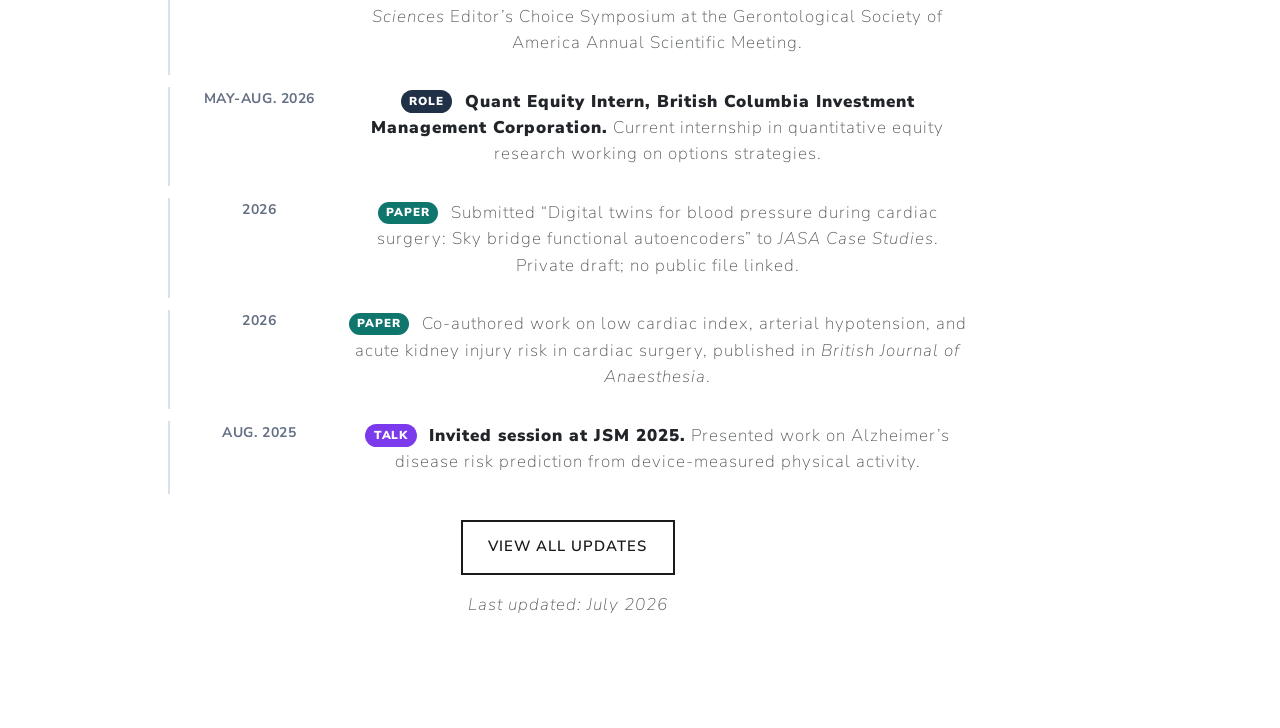
==== commit 723f129d: "Add resume to navbar" ====
--- a/docs/index.html
+++ b/docs/index.html
@@ -112,6 +112,10 @@
     <a class="nav-link" href="https://scholar.google.com/citations?hl=en&amp;user=Vc9Pn4YAAAAJ"> 
 <span class="menu-text">Google Scholar</span></a>
   </li>  
+  <li class="nav-item">
+    <a class="nav-link" href="./resume_AngelaZhao.pdf"> 
+<span class="menu-text">Resume</span></a>
+  </li>  
   <li class="nav-item compact">
     <a class="nav-link" href="https://github.com/ang-zhao?tab=repositories"> <i class="bi bi-github" role="img">
 </i> 
@@ -162,7 +166,7 @@
 <section id="quick-links" class="level2 mt-4">
 <h2 class="mt-4" data-anchor-id="quick-links">Quick links</h2>
 <div class="quick-link-row">
-<p><a href="Angela_Zhao_Resume.pdf" class="btn btn-dark"><i class="bi bi-file-earmark-text"></i> Resume</a></p>
+<p><a href="resume_AngelaZhao.pdf" class="btn btn-dark"><i class="bi bi-file-earmark-text"></i> Resume</a></p>
 <p><a href="./projects.html" class="btn btn-outline-primary"><i class="bi bi-graph-up"></i> Research &amp; Projects</a></p>
 <p><a href="./updates.html" class="btn btn-outline-primary"><i class="bi bi-calendar-event"></i> Updates</a></p>
 <p><a href="https://scholar.google.com/citations?hl=en&amp;user=Vc9Pn4YAAAAJ" class="btn btn-outline-secondary"><i class="bi bi-journal-text"></i>&nbsp;Google Scholar</a></p>
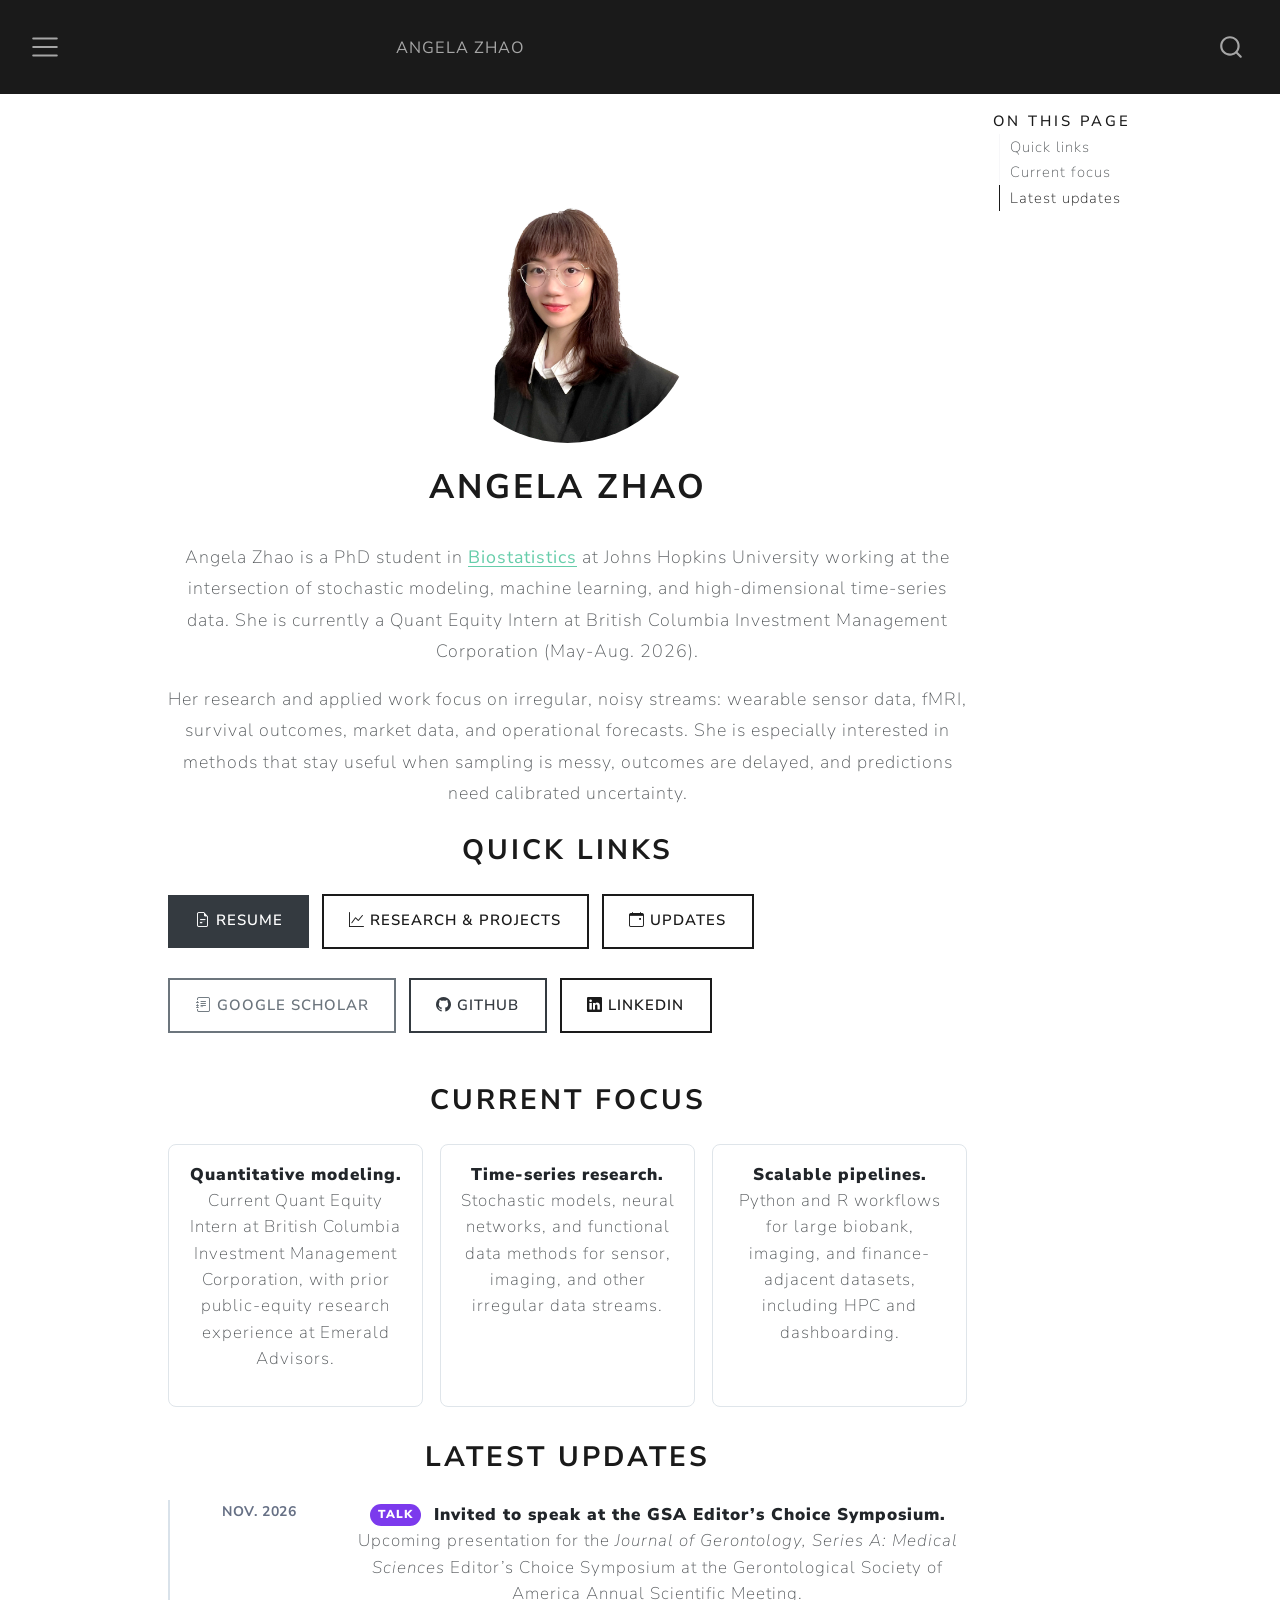
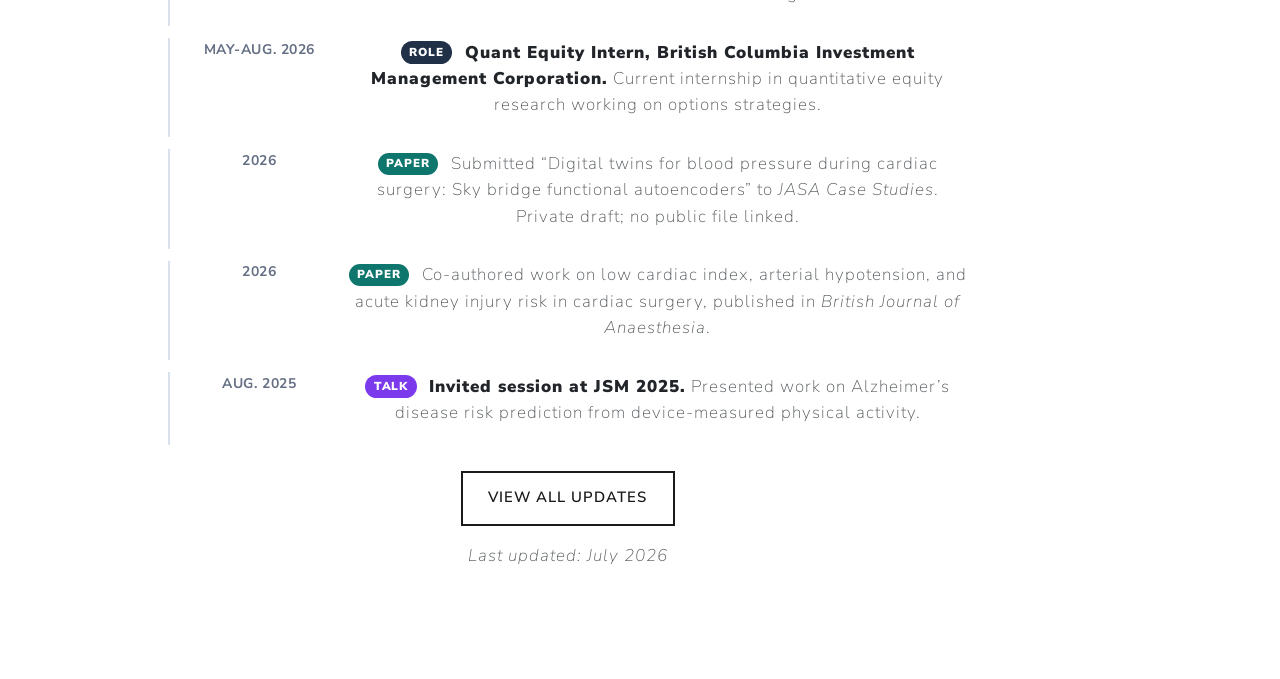
==== commit 1032431b: "Tighten navbar layout" ====
--- a/docs/index.html
+++ b/docs/index.html
@@ -75,7 +75,7 @@
 
 <div id="quarto-search-results"></div>
   <header id="quarto-header" class="headroom fixed-top">
-    <nav class="navbar navbar-expand-xl " data-bs-theme="dark">
+    <nav class="navbar navbar-expand-xxl " data-bs-theme="dark">
       <div class="navbar-container container-fluid">
       <div class="navbar-brand-container mx-auto">
     <a class="navbar-brand" href="./index.html">
--- a/docs/styles.css
+++ b/docs/styles.css
@@ -4,11 +4,33 @@
 h1,h2,h3,h4,h5,h6 { font-weight: 700; }
 
 .navbar-title {
+  font-size: 1.05rem;
   white-space: nowrap;
 }
 
 .navbar-nav .nav-link {
-  letter-spacing: 0.08em;
+  font-size: 0.78rem;
+  letter-spacing: 0.035em;
+  padding-left: 0.55rem !important;
+  padding-right: 0.55rem !important;
+}
+
+.navbar-nav .nav-item.compact .nav-link {
+  padding-left: 0.42rem !important;
+  padding-right: 0.42rem !important;
+}
+
+@media (min-width: 1200px) and (max-width: 1375px) {
+  .navbar-title {
+    font-size: 0.96rem;
+  }
+
+  .navbar-nav .nav-link {
+    font-size: 0.72rem;
+    letter-spacing: 0.02em;
+    padding-left: 0.38rem !important;
+    padding-right: 0.38rem !important;
+  }
 }
 
 .landing-copy,
